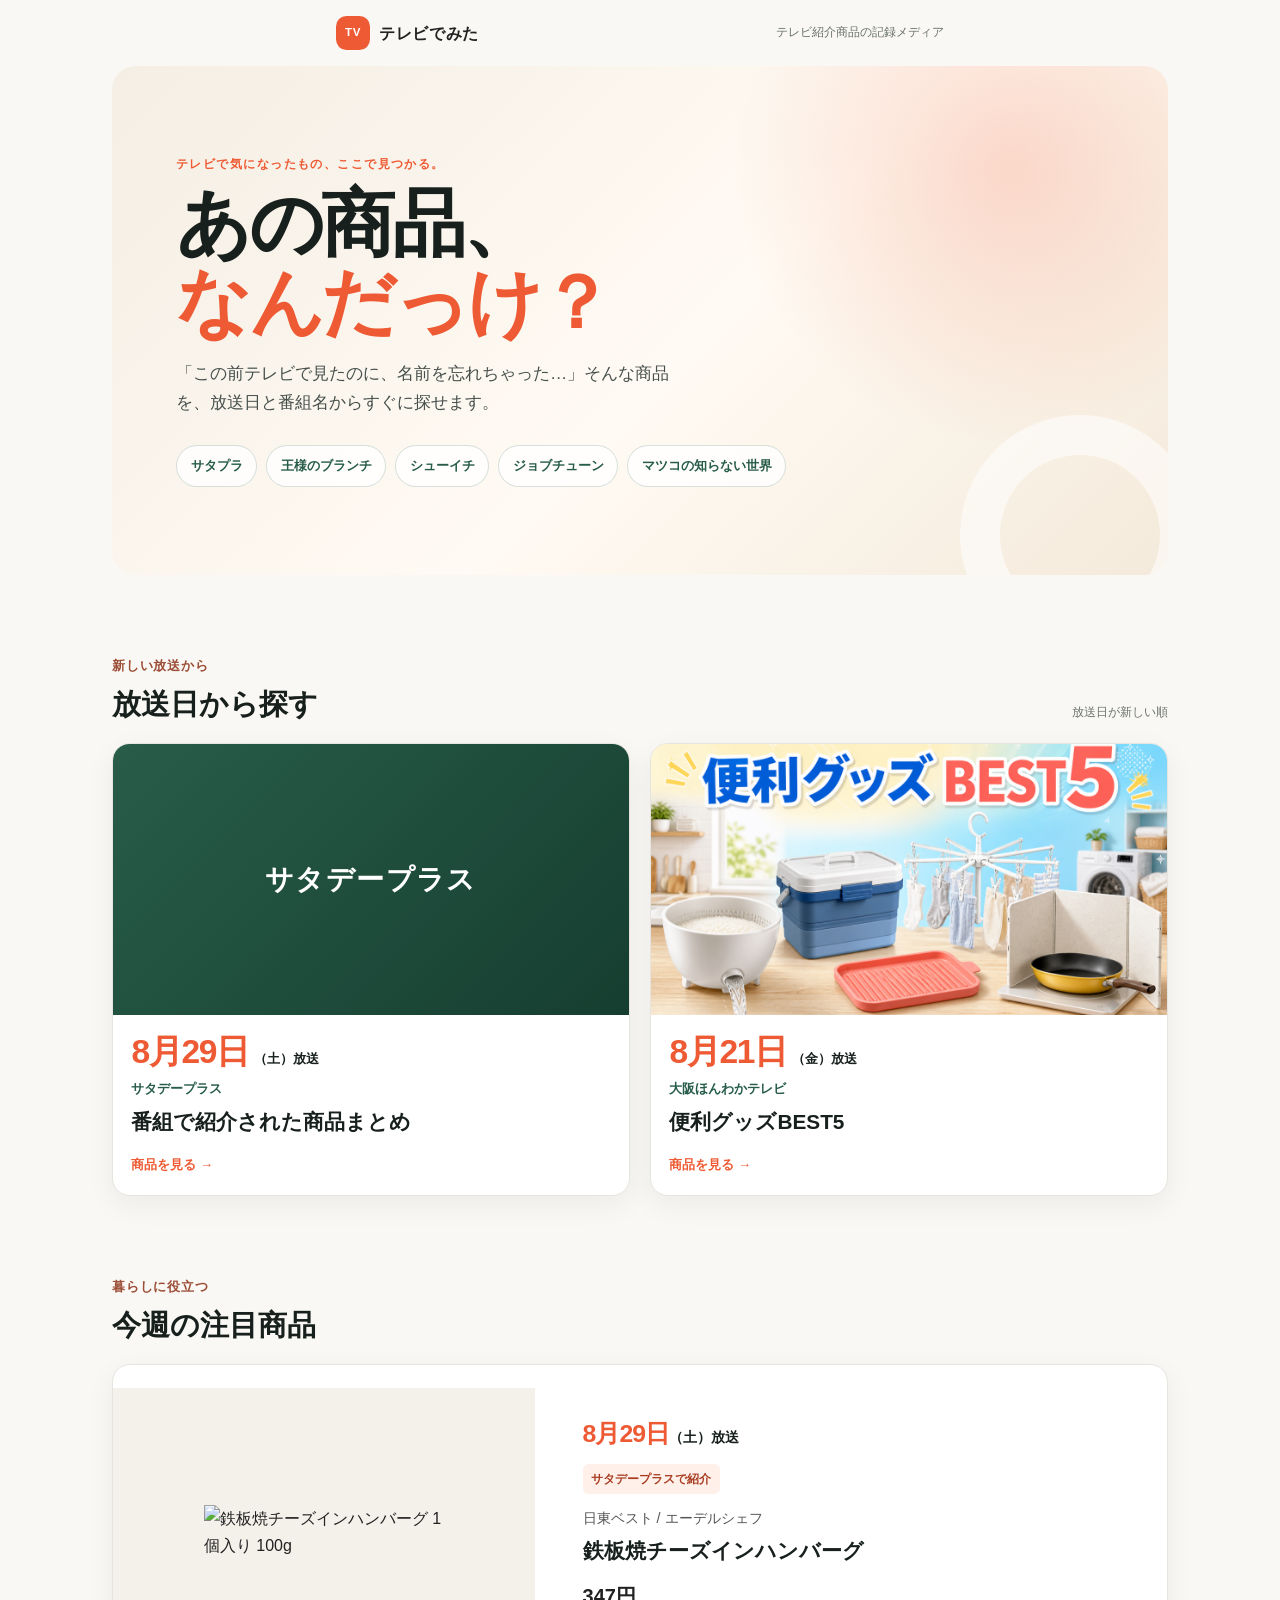
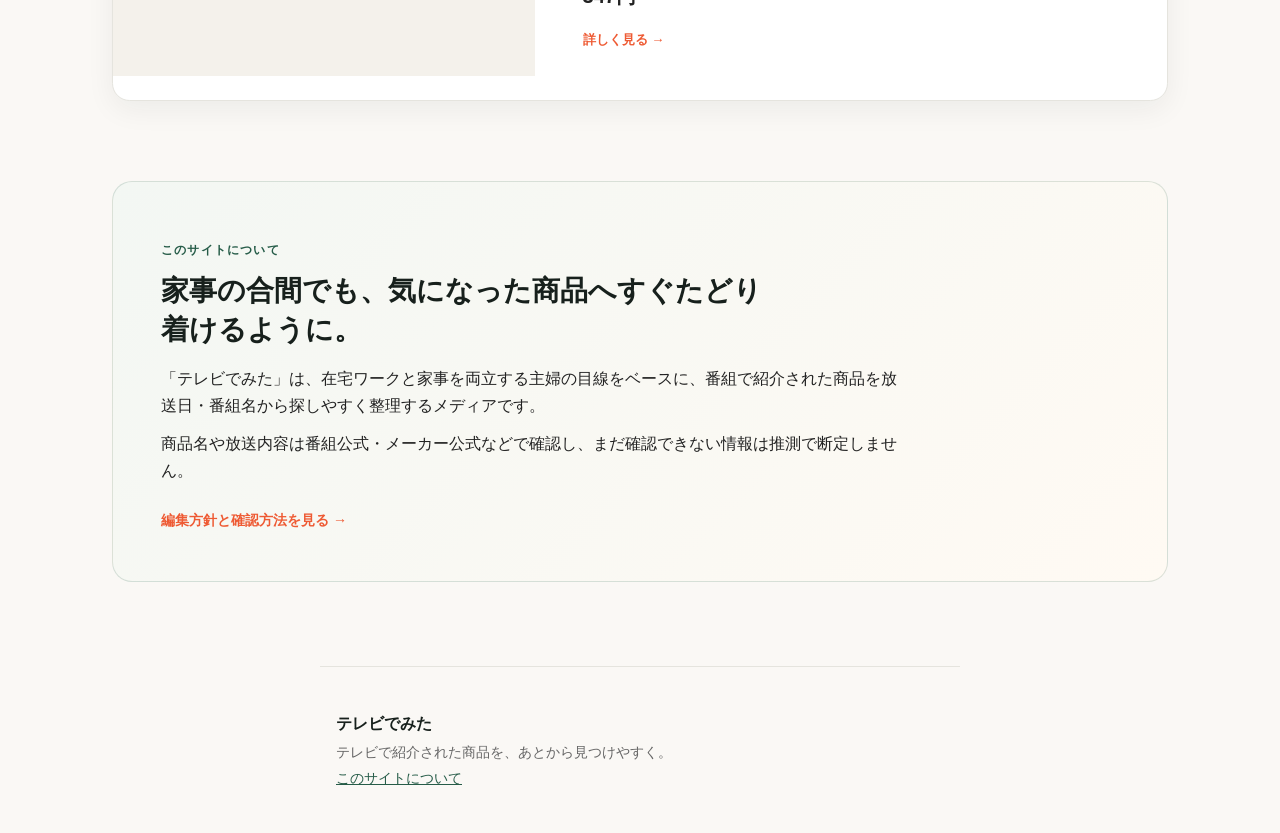
==== site/index.html @ d9d81734 "編集方針と生活者プロフィールを追加" ====
<!DOCTYPE html>
<html lang="ja">
<head>
  <!-- Google tag (gtag.js) -->
  <script async src="https://www.googletagmanager.com/gtag/js?id=G-YC6J6RL22P"></script>
  <script>
    window.dataLayer = window.dataLayer || [];
    function gtag(){dataLayer.push(arguments);}
    gtag('js', new Date());

    gtag('config', 'G-YC6J6RL22P');
  </script>
  <meta charset="utf-8">
  <meta name="viewport" content="width=device-width, initial-scale=1">
  <title>テレビでみた｜サタプラなどテレビで紹介された商品をすぐ探せる</title>
  <meta name="description" content="シューイチ、サタデープラス（サタプラ）など、テレビ番組で紹介された商品を放送日・番組名から探せます。">
  <link rel="canonical" href="https://tv-mita.jp/">
  <link rel="stylesheet" href="styles.css">
</head>
<body>
  <header class="site-header">
    <div class="header-inner">
      <p class="brand"><a href="./"><span class="brand-mark">TV</span>テレビでみた</a></p>
      <p class="header-note">テレビ紹介商品の記録メディア</p>
    </div>
  </header>
  <main class="home-main">
    <section class="home-hero" aria-labelledby="home-title">
      <p class="hero-kicker">テレビで気になったもの、ここで見つかる。</p>
      <h1 id="home-title">あの商品、<br><span>なんだっけ？</span></h1>
      <p class="lead">「この前テレビで見たのに、名前を忘れちゃった…」そんな商品を、放送日と番組名からすぐに探せます。</p>
      <nav class="program-nav" aria-label="番組から探す">
        <a href="./satapla/">サタプラ</a>
        <a href="./brunch/">王様のブランチ</a>
        <a href="./shoichi/">シューイチ</a>
        <a href="./jobtune/">ジョブチューン</a>
        <a href="./matsuko/">マツコの知らない世界</a>
      </nav>
    </section>

    <section class="home-section" aria-labelledby="latest-heading">
      <div class="section-heading">
        <div>
          <p class="section-kicker">新しい放送から</p>
          <h2 id="latest-heading">放送日から探す</h2>
        </div>
        <p>放送日が新しい順</p>
      </div>
      <div class="home-grid">
        <article class="home-card home-card--text">
          <a href="./2026-08-29/">
            <div class="home-card-placeholder" aria-hidden="true"><span>サタデープラス</span></div>
            <div class="home-card-body">
              <p class="broadcast-date"><time datetime="2026-08-29"><strong>8月29日</strong><span>（土）放送</span></time></p>
              <p class="home-card-program">サタデープラス</p>
              <h3>番組で紹介された商品まとめ</h3>
              <p class="home-card-link">商品を見る <span aria-hidden="true">→</span></p>
            </div>
          </a>
        </article>
        <article class="home-card">
          <a href="./2026-08-21/osaka-honwaka-benri-goods/">
            <img src="./og/2026-08-21-osaka-honwaka-benri-goods.png" width="1200" height="630" alt="大阪ほんわかテレビで紹介された便利グッズBEST5">
            <div class="home-card-body">
              <p class="broadcast-date"><time datetime="2026-08-21"><strong>8月21日</strong><span>（金）放送</span></time></p>
              <p class="home-card-program">大阪ほんわかテレビ</p>
              <h3>便利グッズBEST5</h3>
              <p class="home-card-link">商品を見る <span aria-hidden="true">→</span></p>
            </div>
          </a>
        </article>
      </div>
    </section>

    <section class="home-section" aria-labelledby="products-heading">
      <div class="section-heading">
        <div>
          <p class="section-kicker">暮らしに役立つ</p>
          <h2 id="products-heading">今週の注目商品</h2>
        </div>
      </div>
      <article class="product-card">
        <a href="./p/">
          <div class="product-card-image"><img src="https://shop.r10s.jp/smilespoon/cabinet/09/7187909_1.jpg" alt="鉄板焼チーズインハンバーグ 1個入り 100g"></div>
          <div class="product-card-body">
            <p class="product-broadcast-date"><strong>8月29日</strong>（土）放送</p>
            <p class="product-card-program">サタデープラスで紹介</p>
            <p class="brand-name">日東ベスト / エーデルシェフ</p>
            <h3>鉄板焼チーズインハンバーグ</h3>
            <p class="product-card-price">347円</p>
            <p class="home-card-link">詳しく見る <span aria-hidden="true">→</span></p>
          </div>
        </a>
      </article>
    </section>

    <section class="editorial-profile" aria-labelledby="profile-heading">
      <p class="profile-label">このサイトについて</p>
      <h2 id="profile-heading">家事の合間でも、気になった商品へすぐたどり着けるように。</h2>
      <p>「テレビでみた」は、在宅ワークと家事を両立する主婦の目線をベースに、番組で紹介された商品を放送日・番組名から探しやすく整理するメディアです。</p>
      <p>商品名や放送内容は番組公式・メーカー公式などで確認し、まだ確認できない情報は推測で断定しません。</p>
      <a class="profile-link" href="./about/">編集方針と確認方法を見る <span aria-hidden="true">→</span></a>
    </section>
  </main>
  <footer class="site-footer">
    <p class="footer-brand">テレビでみた</p>
    <p>テレビで紹介された商品を、あとから見つけやすく。</p>
    <p><a href="./about/">このサイトについて</a></p>
  </footer>
</body>
</html>
---- site/styles.css ----
*,
*::before,
*::after {
  box-sizing: border-box;
}

body {
  margin: 0;
  font-family: "Hiragino Sans", "Hiragino Kaku Gothic ProN", "Noto Sans JP", Meiryo, sans-serif;
  line-height: 1.7;
  color: #222;
  background: #faf8f5;
}

:root {
  --ink: #17201c;
  --muted: #68716c;
  --line: #e5e4de;
  --paper: #fff;
  --accent: #ee5a33;
  --accent-soft: #fff0e9;
  --green: #265c48;
}

.site-header,
main,
.site-footer {
  max-width: 40rem;
  margin: 0 auto;
  padding: 1.25rem 1rem;
}

.brand {
  margin: 0;
  font-weight: 700;
  letter-spacing: 0.04em;
}

.brand a {
  color: inherit;
  text-decoration: none;
}

h1 {
  font-size: 1.5rem;
  line-height: 1.4;
  margin: 0 0 1rem;
}

.lead {
  margin: 0;
}

.template-note {
  margin: 0 0 1.25rem;
  padding: 0.6rem 0.75rem;
  background: #eeeae3;
  font-size: 0.9rem;
}

.eyebrow,
.ad-note {
  font-size: 0.85rem;
}

.item-image {
  margin: 0 0 1rem;
}

.item-image img,
.item-card img {
  display: block;
  max-width: 140px;
  width: 140px;
  height: 140px;
  object-fit: cover;
}

.item-image.hero-image img {
  width: 100%;
  max-width: 100%;
  height: auto;
  aspect-ratio: 1200 / 630;
  object-fit: cover;
}

.sources {
  margin-top: 2rem;
  padding-top: 1.5rem;
  border-top: 1px solid #e4dfd6;
}

.sources h2 {
  font-size: 1.15rem;
}

.sources a {
  color: inherit;
}

/* Corner/list cards that use the 1200×630 OG thumb (not the 140px product crop) */
.item-card.og-card img {
  width: 100%;
  max-width: 100%;
  height: auto;
  aspect-ratio: 1200 / 630;
  object-fit: cover;
}

/* /p/ conversion page keeps a larger product image */
.item:has(h1) .item-image img {
  width: 100%;
  max-width: 100%;
  height: auto;
  object-fit: unset;
}

.brand-name {
  margin: 0;
  font-size: 0.9rem;
  color: #555;
}

.item-card {
  margin: 1.5rem 0 0;
}

.item-card > a {
  display: block;
  color: inherit;
  text-decoration: none;
}

.item-card h2 {
  font-size: 1.2rem;
  line-height: 1.4;
  margin: 0.25rem 0 0.5rem;
}

.item + .item {
  margin-top: 1.75rem;
  padding-top: 1.5rem;
  border-top: 1px solid #e4dfd6;
}

.item h2 {
  font-size: 1.15rem;
  line-height: 1.4;
  margin: 0.25rem 0 0.75rem;
}

.pack,
.more {
  margin: 0 0 0.75rem;
  font-size: 0.9rem;
}

.more a {
  color: inherit;
}

.cta-wrap {
  margin: 0;
}

.cta {
  display: block;
  width: 100%;
  min-height: 44px;
  padding: 0.6rem 1.1rem;
  background: #1a1a1a;
  color: #fff;
  text-align: center;
  text-decoration: none;
}

.site-footer {
  color: #666;
  font-size: 0.85rem;
}

/* Home */
.site-header {
  padding-top: 1rem;
  padding-bottom: 1rem;
}

.header-inner {
  display: flex;
  align-items: center;
  justify-content: space-between;
  gap: 1rem;
}

.brand a {
  display: inline-flex;
  align-items: center;
  gap: 0.55rem;
}

.brand-mark {
  display: inline-grid;
  width: 2.15rem;
  height: 2.15rem;
  place-items: center;
  border-radius: 0.65rem;
  background: var(--accent);
  color: #fff;
  font-size: 0.72rem;
  font-weight: 800;
  letter-spacing: 0.08em;
}

.header-note {
  margin: 0;
  color: var(--muted);
  font-size: 0.72rem;
}

.home-main {
  max-width: 68rem;
  padding-top: 0;
}

.home-hero {
  position: relative;
  overflow: hidden;
  padding: clamp(2.5rem, 8vw, 5.5rem) clamp(1.25rem, 5vw, 4.5rem);
  border-radius: 1.5rem;
  background:
    radial-gradient(circle at 85% 20%, rgba(238, 90, 51, 0.2), transparent 28%),
    linear-gradient(135deg, #f4eee4 0%, #fffaf3 55%, #f4eadb 100%);
}

.home-hero::after {
  position: absolute;
  right: -2rem;
  bottom: -5rem;
  width: 15rem;
  height: 15rem;
  border: 2.5rem solid rgba(255, 255, 255, 0.55);
  border-radius: 50%;
  content: "";
}

.hero-kicker,
.section-kicker {
  margin: 0 0 0.55rem;
  color: var(--accent);
  font-size: 0.75rem;
  font-weight: 800;
  letter-spacing: 0.12em;
}

.section-kicker {
  color: #9b4d36;
  font-size: 0.8rem;
  letter-spacing: 0.06em;
}

.home-hero h1 {
  position: relative;
  z-index: 1;
  max-width: 10em;
  margin: 0 0 1rem;
  color: var(--ink);
  font-size: clamp(2.25rem, 7vw, 4.6rem);
  line-height: 1.08;
  letter-spacing: -0.045em;
}

.home-hero h1 span {
  color: var(--accent);
}

.home-hero .lead {
  position: relative;
  z-index: 1;
  max-width: 32rem;
  color: #46504b;
  font-size: clamp(0.95rem, 2vw, 1.08rem);
}

.program-nav {
  position: relative;
  z-index: 1;
  display: flex;
  flex-wrap: wrap;
  gap: 0.55rem;
  margin-top: 1.75rem;
}

.program-nav a {
  padding: 0.55rem 0.85rem;
  border: 1px solid rgba(38, 92, 72, 0.18);
  border-radius: 999px;
  background: rgba(255, 255, 255, 0.8);
  color: var(--green);
  font-size: 0.82rem;
  font-weight: 700;
  text-decoration: none;
}

.home-section {
  margin-top: clamp(2.75rem, 7vw, 5rem);
}

.section-heading {
  display: flex;
  align-items: end;
  justify-content: space-between;
  gap: 1rem;
  margin-bottom: 1.25rem;
}

.section-heading h2 {
  margin: 0;
  color: var(--ink);
  font-size: clamp(1.35rem, 3vw, 1.8rem);
  line-height: 1.3;
}

.section-heading > p {
  margin: 0;
  color: var(--muted);
  font-size: 0.78rem;
}

.home-grid {
  display: grid;
  grid-template-columns: repeat(2, minmax(0, 1fr));
  gap: 1.25rem;
}

.home-card,
.product-card {
  overflow: hidden;
  border: 1px solid var(--line);
  border-radius: 1.1rem;
  background: var(--paper);
  box-shadow: 0 0.55rem 1.8rem rgba(23, 32, 28, 0.06);
}

.home-card a,
.product-card a {
  color: inherit;
  text-decoration: none;
}

.home-card > a {
  display: block;
  height: 100%;
}

.home-card img,
.home-card-placeholder {
  display: block;
  width: 100%;
  max-width: none;
  height: auto;
  aspect-ratio: 1200 / 630;
  object-fit: cover;
}

.home-card-placeholder {
  display: grid;
  place-items: center;
  background: linear-gradient(135deg, #285d49, #163e30);
}

.home-card-placeholder span {
  color: #fff;
  font-size: clamp(1.1rem, 3vw, 1.75rem);
  font-weight: 800;
  letter-spacing: 0.05em;
}

.home-card-body {
  padding: 1.1rem 1.15rem 1.2rem;
}

.home-card-program {
  margin: 0 0 0.45rem;
  color: var(--green);
  font-size: 0.8rem;
  font-weight: 700;
}

.broadcast-date {
  margin: 0 0 0.45rem;
  color: var(--ink);
  line-height: 1.15;
}

.broadcast-date time {
  display: flex;
  align-items: baseline;
  gap: 0.35rem;
}

.broadcast-date strong {
  color: var(--accent);
  font-size: clamp(1.55rem, 4vw, 2.1rem);
  font-weight: 850;
  letter-spacing: -0.04em;
}

.broadcast-date span {
  font-size: 0.82rem;
  font-weight: 700;
}

.home-card h3,
.product-card h3 {
  margin: 0;
  color: var(--ink);
  font-size: clamp(1.05rem, 2.5vw, 1.3rem);
  line-height: 1.45;
}

.home-card-link {
  margin: 1rem 0 0;
  color: var(--accent);
  font-size: 0.82rem;
  font-weight: 800;
}

.product-card a {
  display: grid;
  grid-template-columns: minmax(12rem, 0.8fr) minmax(0, 1.2fr);
  align-items: center;
}

.product-card-image {
  display: grid;
  min-height: 18rem;
  padding: 2rem;
  place-items: center;
  background: #f4f1eb;
}

.product-card-image img {
  display: block;
  width: 100%;
  max-width: 15rem;
  height: auto;
  max-height: 15rem;
  object-fit: contain;
}

.product-card-body {
  padding: clamp(1.5rem, 5vw, 3rem);
}

.product-card-program {
  display: inline-block;
  margin: 0 0 0.8rem;
  padding: 0.28rem 0.55rem;
  border-radius: 0.35rem;
  background: var(--accent-soft);
  color: #a93b20;
  font-size: 0.74rem;
  font-weight: 700;
}

.product-broadcast-date {
  margin: 0 0 0.55rem;
  color: var(--ink);
  font-size: 0.85rem;
  font-weight: 700;
}

.product-broadcast-date strong {
  color: var(--accent);
  font-size: 1.55rem;
  letter-spacing: -0.04em;
}

.product-card .brand-name {
  margin-bottom: 0.35rem;
}

.product-card-price {
  margin: 0.8rem 0 0;
  font-size: 1.25rem;
  font-weight: 800;
}

.editorial-profile {
  margin-top: clamp(2.75rem, 7vw, 5rem);
  padding: clamp(1.5rem, 5vw, 3rem);
  border: 1px solid rgba(38, 92, 72, 0.16);
  border-radius: 1.25rem;
  background: linear-gradient(135deg, #f3f7f3, #fffaf3);
}

.profile-label {
  margin: 0 0 0.5rem;
  color: var(--green);
  font-size: 0.75rem;
  font-weight: 800;
  letter-spacing: 0.1em;
}

.editorial-profile h2 {
  max-width: 22em;
  margin: 0 0 1rem;
  color: var(--ink);
  font-size: clamp(1.3rem, 3vw, 1.75rem);
  line-height: 1.4;
}

.editorial-profile p {
  max-width: 46rem;
  margin: 0.65rem 0;
}

.profile-link {
  display: inline-block;
  margin-top: 0.9rem;
  color: var(--accent);
  font-size: 0.88rem;
  font-weight: 800;
  text-decoration: none;
}

.about-main {
  max-width: 52rem;
}

.about-article {
  padding: clamp(1.5rem, 5vw, 3rem);
  border: 1px solid var(--line);
  border-radius: 1.25rem;
  background: var(--paper);
  box-shadow: 0 0.55rem 1.8rem rgba(23, 32, 28, 0.06);
}

.about-article h1 {
  margin-top: 0;
  font-size: clamp(2rem, 6vw, 3.2rem);
  line-height: 1.15;
}

.about-lead {
  color: var(--green);
  font-size: clamp(1.05rem, 2.5vw, 1.25rem);
  font-weight: 700;
}

.about-article section {
  margin-top: 2.25rem;
}

.about-article h2 {
  color: var(--ink);
  font-size: clamp(1.2rem, 3vw, 1.5rem);
}

.about-article li + li {
  margin-top: 0.55rem;
}

.site-footer a {
  color: var(--green);
}

.site-footer {
  margin-top: 4rem;
  padding-top: 2.5rem;
  padding-bottom: 2.5rem;
  border-top: 1px solid var(--line);
}

.site-footer p {
  margin: 0.2rem 0;
}

.footer-brand {
  color: var(--ink);
  font-size: 1rem;
  font-weight: 800;
}

@media (hover: hover) {
  .home-card,
  .product-card,
  .program-nav a {
    transition: transform 160ms ease, box-shadow 160ms ease, border-color 160ms ease;
  }

  .home-card:hover,
  .product-card:hover {
    border-color: rgba(238, 90, 51, 0.35);
    box-shadow: 0 0.8rem 2.2rem rgba(23, 32, 28, 0.1);
    transform: translateY(-3px);
  }

  .program-nav a:hover {
    border-color: var(--green);
    transform: translateY(-1px);
  }
}

@media (max-width: 42rem) {
  .site-header,
  main,
  .site-footer {
    padding-right: 1rem;
    padding-left: 1rem;
  }

  .header-note {
    display: none;
  }

  .home-hero {
    padding: 2.5rem 1.25rem;
    border-radius: 1.15rem;
  }

  .home-hero::after {
    right: -5rem;
    bottom: -7rem;
  }

  .home-grid {
    grid-template-columns: 1fr;
  }

  .product-card a {
    grid-template-columns: 7.5rem minmax(0, 1fr);
    align-items: stretch;
  }

  .product-card-image {
    min-height: 12rem;
    padding: 0.75rem;
  }

  .product-card-body {
    padding: 1.15rem 1rem;
  }

  .product-card-price {
    font-size: 1.05rem;
  }

  .broadcast-date strong {
    font-size: 1.8rem;
  }
}
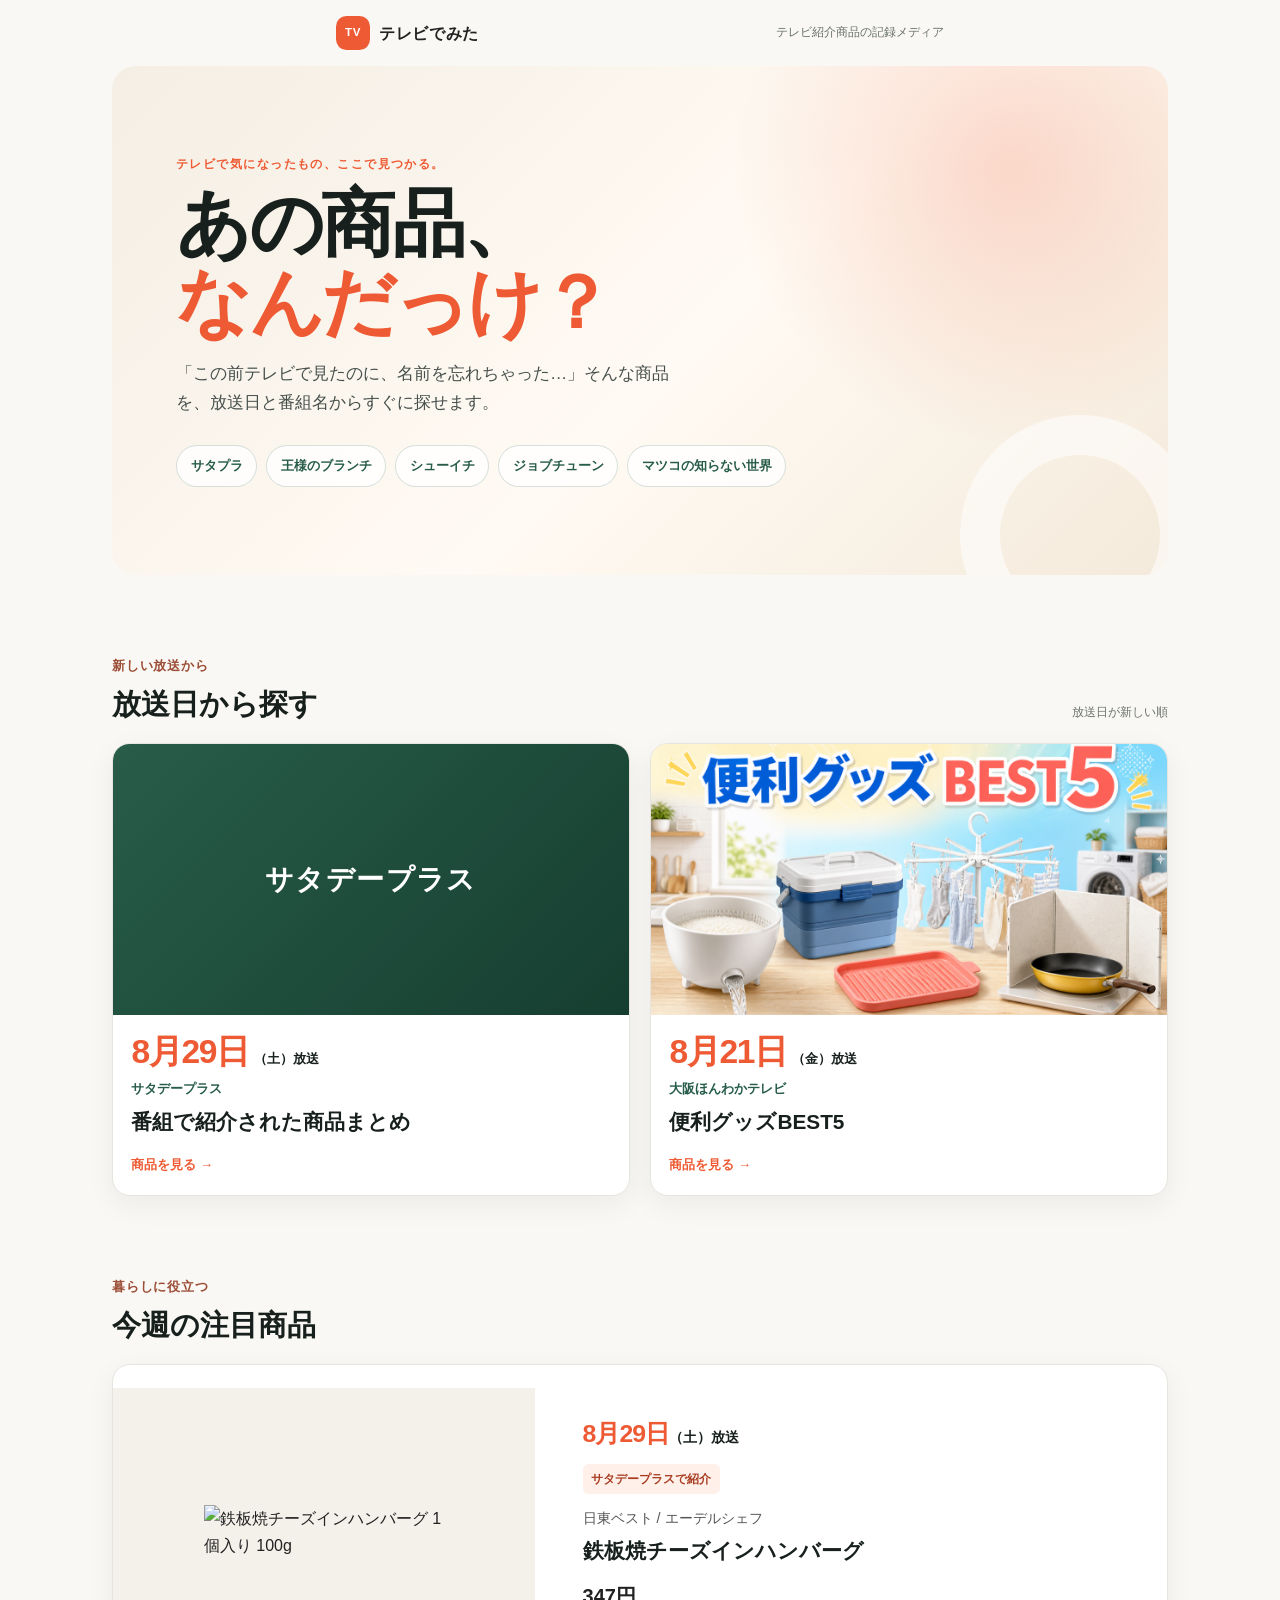
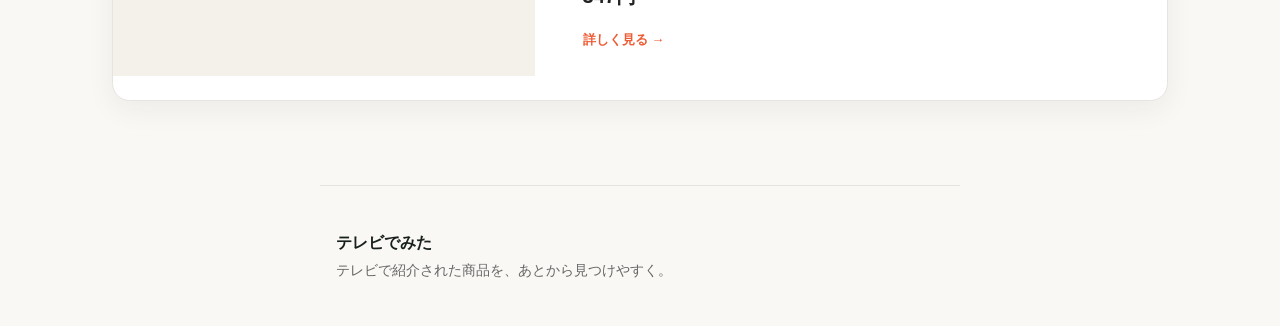
==== commit d6f54ffd: "Revert "編集方針と生活者プロフィールを追加" This reverts commit f368d519a0337a8751ced82b010cb4666b182d3e." ====
--- a/site/index.html
+++ b/site/index.html
@@ -16,6 +16,7 @@
   <meta name="description" content="シューイチ、サタデープラス（サタプラ）など、テレビ番組で紹介された商品を放送日・番組名から探せます。">
   <link rel="canonical" href="https://tv-mita.jp/">
   <link rel="stylesheet" href="styles.css">
+  <script defer src="/analytics.js"></script>
 </head>
 <body>
   <header class="site-header">
@@ -93,19 +94,10 @@
         </a>
       </article>
     </section>
-
-    <section class="editorial-profile" aria-labelledby="profile-heading">
-      <p class="profile-label">このサイトについて</p>
-      <h2 id="profile-heading">家事の合間でも、気になった商品へすぐたどり着けるように。</h2>
-      <p>「テレビでみた」は、在宅ワークと家事を両立する主婦の目線をベースに、番組で紹介された商品を放送日・番組名から探しやすく整理するメディアです。</p>
-      <p>商品名や放送内容は番組公式・メーカー公式などで確認し、まだ確認できない情報は推測で断定しません。</p>
-      <a class="profile-link" href="./about/">編集方針と確認方法を見る <span aria-hidden="true">→</span></a>
-    </section>
   </main>
   <footer class="site-footer">
     <p class="footer-brand">テレビでみた</p>
     <p>テレビで紹介された商品を、あとから見つけやすく。</p>
-    <p><a href="./about/">このサイトについて</a></p>
   </footer>
 </body>
 </html>
--- a/site/styles.css
+++ b/site/styles.css
@@ -486,85 +486,6 @@
   font-weight: 800;
 }
 
-.editorial-profile {
-  margin-top: clamp(2.75rem, 7vw, 5rem);
-  padding: clamp(1.5rem, 5vw, 3rem);
-  border: 1px solid rgba(38, 92, 72, 0.16);
-  border-radius: 1.25rem;
-  background: linear-gradient(135deg, #f3f7f3, #fffaf3);
-}
-
-.profile-label {
-  margin: 0 0 0.5rem;
-  color: var(--green);
-  font-size: 0.75rem;
-  font-weight: 800;
-  letter-spacing: 0.1em;
-}
-
-.editorial-profile h2 {
-  max-width: 22em;
-  margin: 0 0 1rem;
-  color: var(--ink);
-  font-size: clamp(1.3rem, 3vw, 1.75rem);
-  line-height: 1.4;
-}
-
-.editorial-profile p {
-  max-width: 46rem;
-  margin: 0.65rem 0;
-}
-
-.profile-link {
-  display: inline-block;
-  margin-top: 0.9rem;
-  color: var(--accent);
-  font-size: 0.88rem;
-  font-weight: 800;
-  text-decoration: none;
-}
-
-.about-main {
-  max-width: 52rem;
-}
-
-.about-article {
-  padding: clamp(1.5rem, 5vw, 3rem);
-  border: 1px solid var(--line);
-  border-radius: 1.25rem;
-  background: var(--paper);
-  box-shadow: 0 0.55rem 1.8rem rgba(23, 32, 28, 0.06);
-}
-
-.about-article h1 {
-  margin-top: 0;
-  font-size: clamp(2rem, 6vw, 3.2rem);
-  line-height: 1.15;
-}
-
-.about-lead {
-  color: var(--green);
-  font-size: clamp(1.05rem, 2.5vw, 1.25rem);
-  font-weight: 700;
-}
-
-.about-article section {
-  margin-top: 2.25rem;
-}
-
-.about-article h2 {
-  color: var(--ink);
-  font-size: clamp(1.2rem, 3vw, 1.5rem);
-}
-
-.about-article li + li {
-  margin-top: 0.55rem;
-}
-
-.site-footer a {
-  color: var(--green);
-}
-
 .site-footer {
   margin-top: 4rem;
   padding-top: 2.5rem;
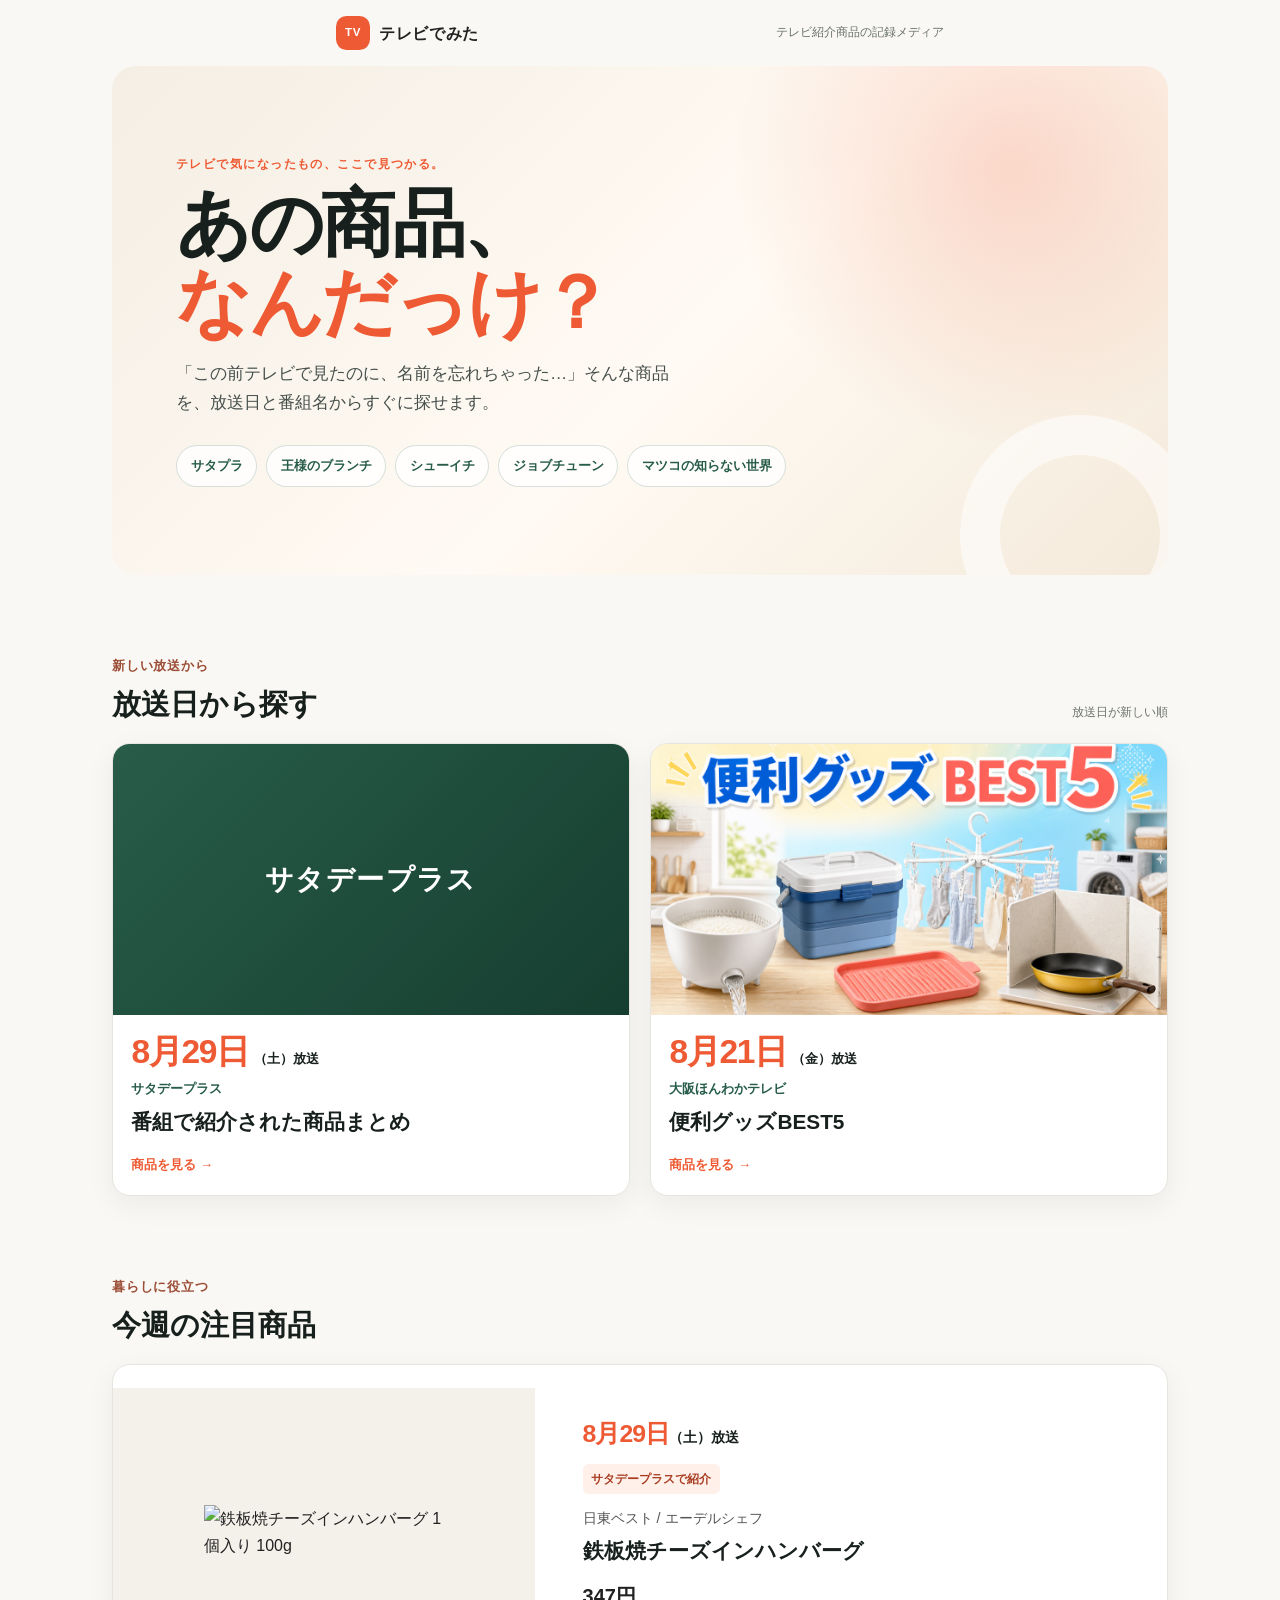
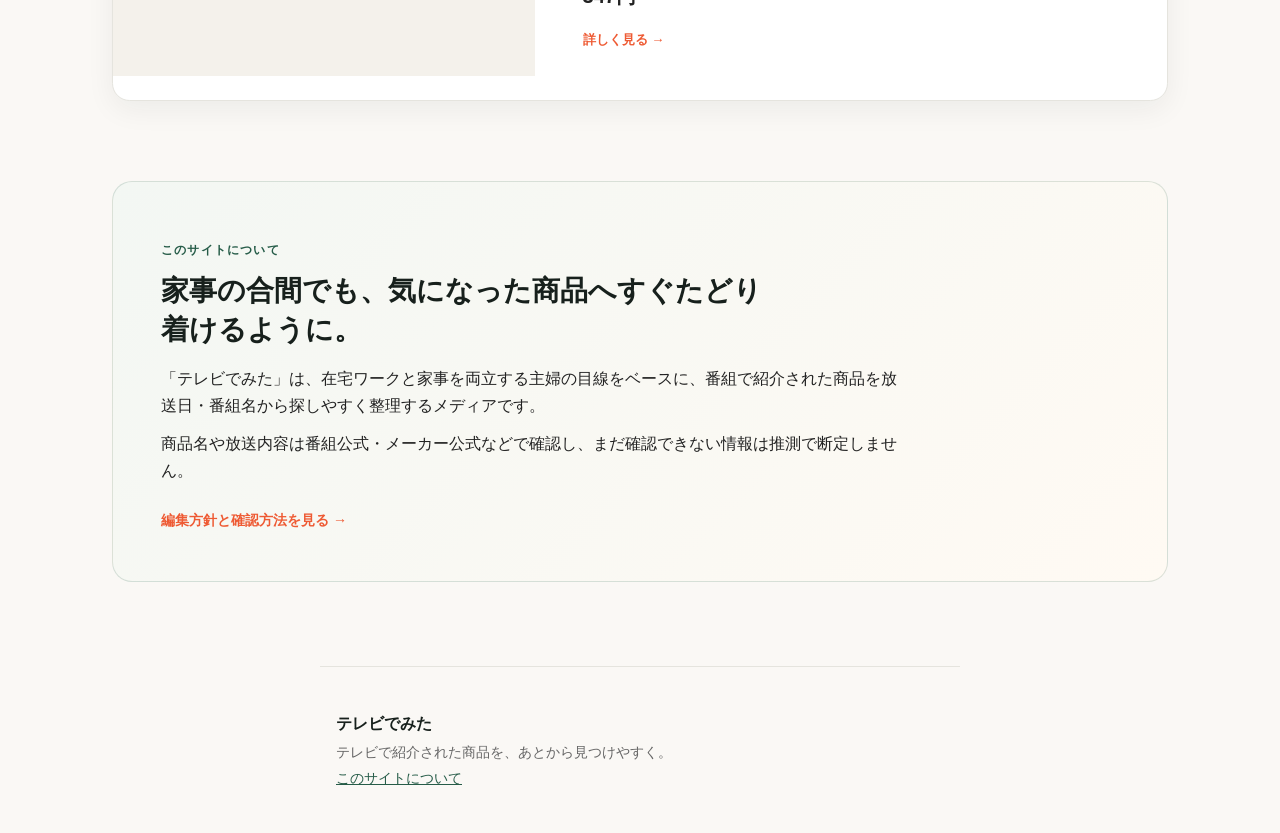
==== commit ac4f1640: "自己紹介と編集方針ページを追加 自己紹介と編集方針ページを追加" ====
--- a/site/index.html
+++ b/site/index.html
@@ -16,7 +16,6 @@
   <meta name="description" content="シューイチ、サタデープラス（サタプラ）など、テレビ番組で紹介された商品を放送日・番組名から探せます。">
   <link rel="canonical" href="https://tv-mita.jp/">
   <link rel="stylesheet" href="styles.css">
-  <script defer src="/analytics.js"></script>
 </head>
 <body>
   <header class="site-header">
@@ -94,10 +93,19 @@
         </a>
       </article>
     </section>
+
+    <section class="editorial-profile" aria-labelledby="profile-heading">
+      <p class="profile-label">このサイトについて</p>
+      <h2 id="profile-heading">家事の合間でも、気になった商品へすぐたどり着けるように。</h2>
+      <p>「テレビでみた」は、在宅ワークと家事を両立する主婦の目線をベースに、番組で紹介された商品を放送日・番組名から探しやすく整理するメディアです。</p>
+      <p>商品名や放送内容は番組公式・メーカー公式などで確認し、まだ確認できない情報は推測で断定しません。</p>
+      <a class="profile-link" href="./about/">編集方針と確認方法を見る <span aria-hidden="true">→</span></a>
+    </section>
   </main>
   <footer class="site-footer">
     <p class="footer-brand">テレビでみた</p>
     <p>テレビで紹介された商品を、あとから見つけやすく。</p>
+    <p><a href="./about/">このサイトについて</a></p>
   </footer>
 </body>
 </html>
--- a/site/styles.css
+++ b/site/styles.css
@@ -486,6 +486,85 @@
   font-weight: 800;
 }
 
+.editorial-profile {
+  margin-top: clamp(2.75rem, 7vw, 5rem);
+  padding: clamp(1.5rem, 5vw, 3rem);
+  border: 1px solid rgba(38, 92, 72, 0.16);
+  border-radius: 1.25rem;
+  background: linear-gradient(135deg, #f3f7f3, #fffaf3);
+}
+
+.profile-label {
+  margin: 0 0 0.5rem;
+  color: var(--green);
+  font-size: 0.75rem;
+  font-weight: 800;
+  letter-spacing: 0.1em;
+}
+
+.editorial-profile h2 {
+  max-width: 22em;
+  margin: 0 0 1rem;
+  color: var(--ink);
+  font-size: clamp(1.3rem, 3vw, 1.75rem);
+  line-height: 1.4;
+}
+
+.editorial-profile p {
+  max-width: 46rem;
+  margin: 0.65rem 0;
+}
+
+.profile-link {
+  display: inline-block;
+  margin-top: 0.9rem;
+  color: var(--accent);
+  font-size: 0.88rem;
+  font-weight: 800;
+  text-decoration: none;
+}
+
+.about-main {
+  max-width: 52rem;
+}
+
+.about-article {
+  padding: clamp(1.5rem, 5vw, 3rem);
+  border: 1px solid var(--line);
+  border-radius: 1.25rem;
+  background: var(--paper);
+  box-shadow: 0 0.55rem 1.8rem rgba(23, 32, 28, 0.06);
+}
+
+.about-article h1 {
+  margin-top: 0;
+  font-size: clamp(2rem, 6vw, 3.2rem);
+  line-height: 1.15;
+}
+
+.about-lead {
+  color: var(--green);
+  font-size: clamp(1.05rem, 2.5vw, 1.25rem);
+  font-weight: 700;
+}
+
+.about-article section {
+  margin-top: 2.25rem;
+}
+
+.about-article h2 {
+  color: var(--ink);
+  font-size: clamp(1.2rem, 3vw, 1.5rem);
+}
+
+.about-article li + li {
+  margin-top: 0.55rem;
+}
+
+.site-footer a {
+  color: var(--green);
+}
+
 .site-footer {
   margin-top: 4rem;
   padding-top: 2.5rem;
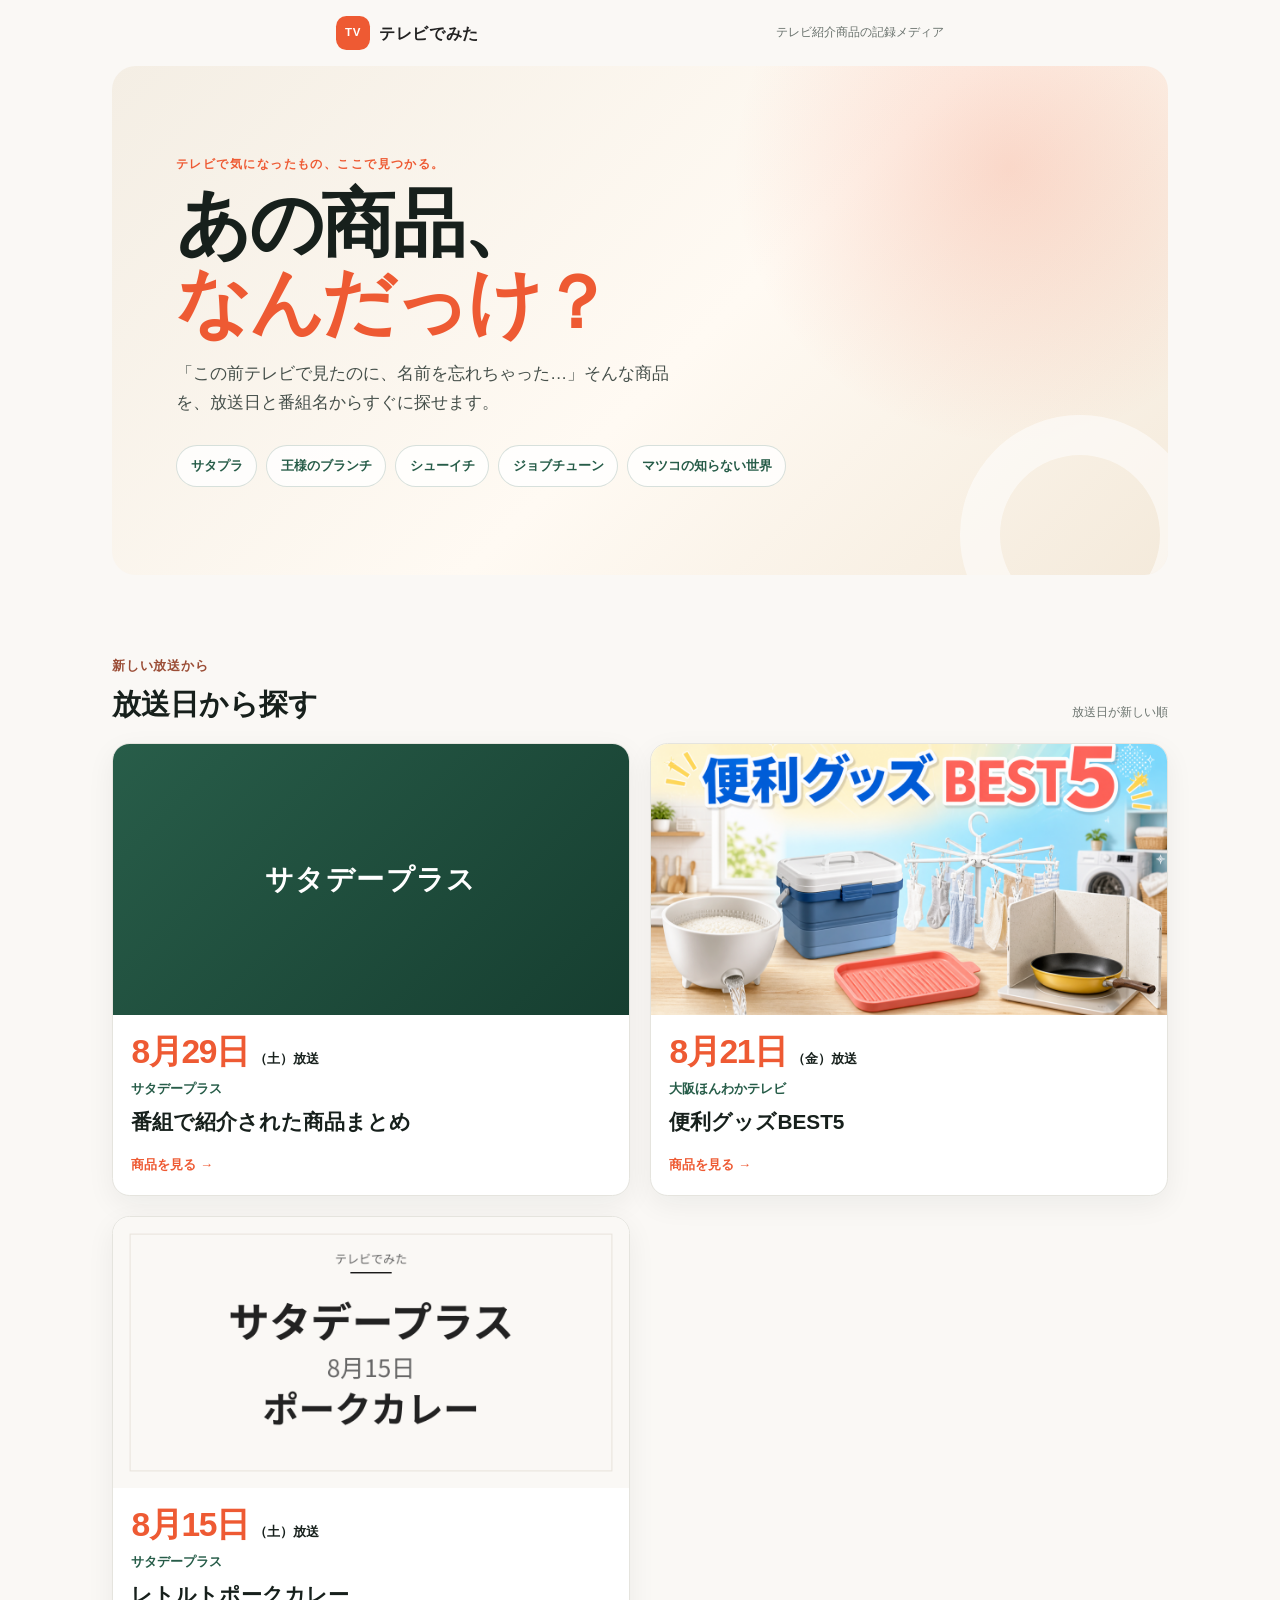
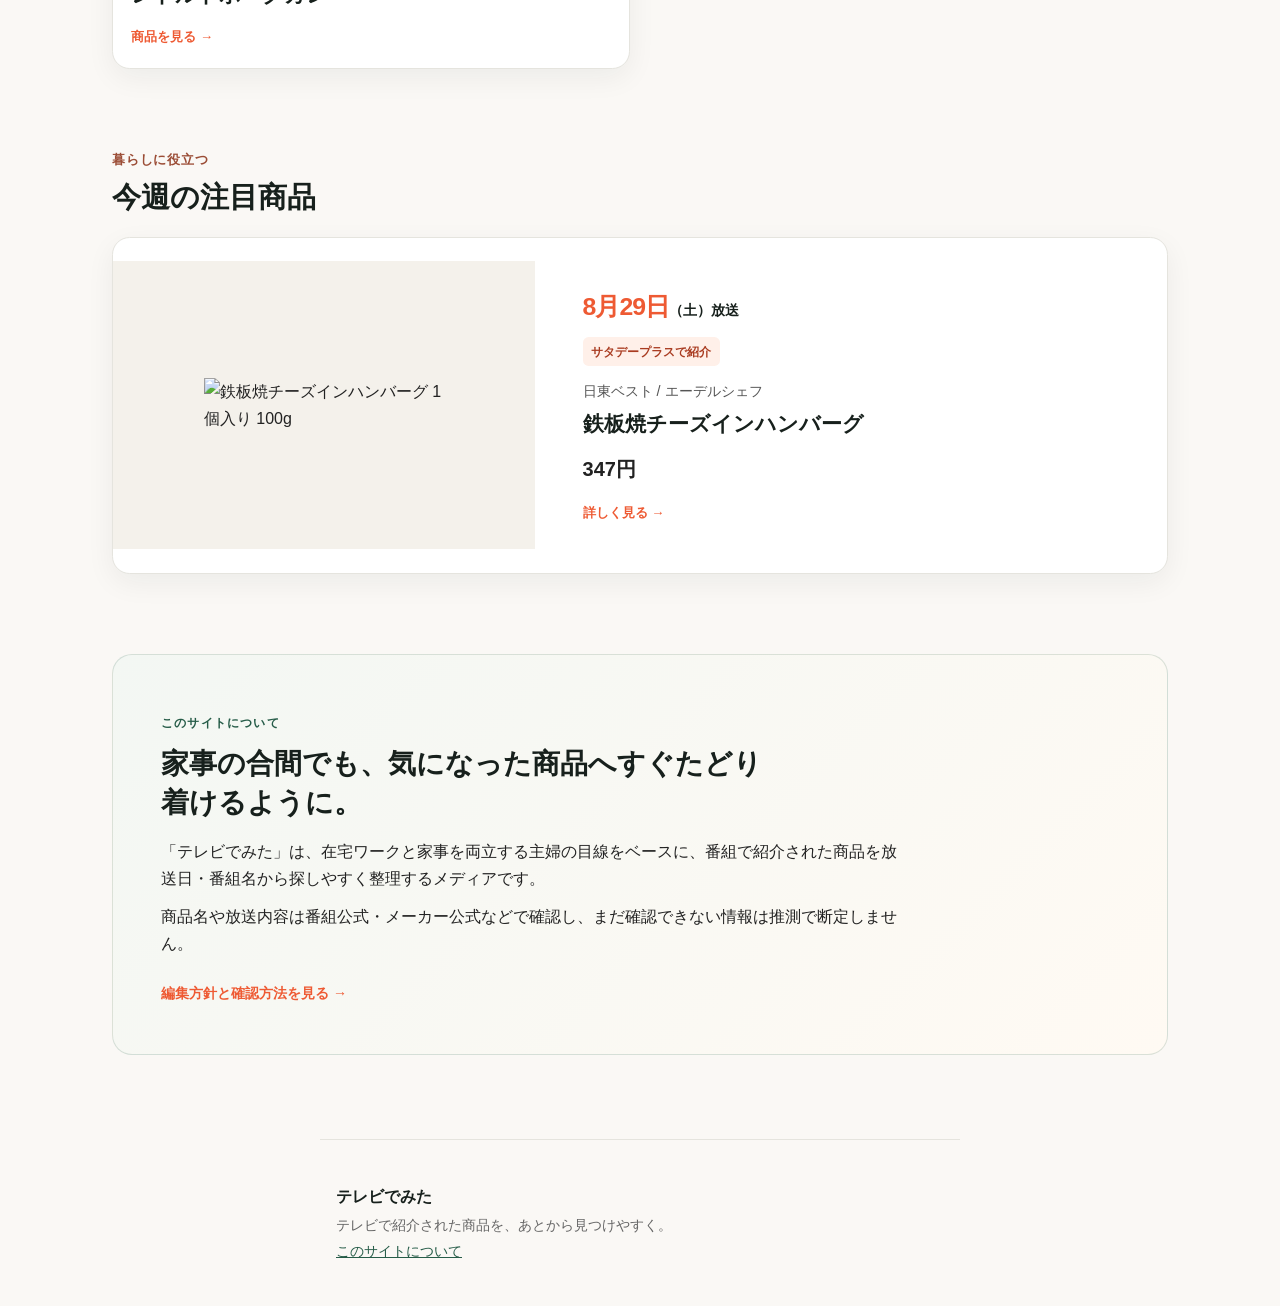
==== commit ccf3f835: "サタプラ8/15レトルトポークカレーのストック記事を追加 task_id: stock-satapla-20260815-pork-curry  Co-authored-by: Cursor Agen" ====
--- a/site/index.html
+++ b/site/index.html
@@ -69,6 +69,17 @@
             </div>
           </a>
         </article>
+        <article class="home-card">
+          <a href="./2026-08-15/">
+            <img src="./og/2026-08-15-pork-curry.png" width="1200" height="630" alt="サタデープラス 8月15日 ポークカレー">
+            <div class="home-card-body">
+              <p class="broadcast-date"><time datetime="2026-08-15"><strong>8月15日</strong><span>（土）放送</span></time></p>
+              <p class="home-card-program">サタデープラス</p>
+              <h3>レトルトポークカレー</h3>
+              <p class="home-card-link">商品を見る <span aria-hidden="true">→</span></p>
+            </div>
+          </a>
+        </article>
       </div>
     </section>
 
--- a/site/styles.css
+++ b/site/styles.css
@@ -650,3 +650,46 @@
     font-size: 1.8rem;
   }
 }
+
+/* Program hubs */
+.program-main { max-width: 68rem; padding-top: 0; }
+.breadcrumbs { display: flex; gap: .5rem; margin: 0 0 .8rem; color: var(--muted); font-size: .75rem; }
+.breadcrumbs a { color: inherit; }
+.program-hero {
+  overflow: hidden;
+  padding: clamp(1.6rem, 5vw, 3.5rem);
+  border-radius: 1.5rem;
+  background: linear-gradient(135deg, #fff1e7, #fffaf4 58%, #e9f4ee);
+  box-shadow: inset 0 0 0 1px rgba(238, 90, 51, .08);
+}
+.program-hero--brunch {
+  background: radial-gradient(circle at 88% 18%, rgba(38, 92, 72, .13), transparent 25%), linear-gradient(135deg, #fff0e5, #fffaf5 58%, #edf6f1);
+}
+.next-date, .next-time, .program-feature, .program-guests, .program-hero-note { margin: 0; }
+.next-date time { display: flex; align-items: baseline; gap: .35rem; }
+.next-date strong { color: var(--accent); font-size: clamp(2.8rem, 9vw, 5rem); line-height: 1; letter-spacing: -.055em; }
+.next-date span { color: var(--ink); font-size: 1rem; font-weight: 800; }
+.next-time { margin-top: .35rem; color: var(--green); font-weight: 800; }
+.program-hero h1 { margin: 1.35rem 0 0; font-size: clamp(1.85rem, 5vw, 3.2rem); letter-spacing: -.035em; }
+.program-feature { display: inline-block; margin-top: .65rem; padding: .32rem .7rem; border-radius: 999px; background: var(--green); color: #fff; font-size: .8rem; font-weight: 800; }
+.program-guests { margin-top: .7rem; color: var(--ink); font-size: clamp(1rem, 2.5vw, 1.25rem); font-weight: 800; }
+.program-hero-note { max-width: 38rem; margin-top: .6rem; color: #59615d; font-size: .85rem; }
+.program-primary-link { display: inline-flex; min-height: 48px; align-items: center; gap: .5rem; margin-top: 1.25rem; padding: .75rem 1rem; border-radius: .7rem; background: var(--accent); color: #fff; font-size: .9rem; font-weight: 800; text-decoration: none; }
+.program-section { margin-top: clamp(2.5rem, 7vw, 4.5rem); }
+.program-section > h2 { margin: 0 0 .9rem; color: var(--ink); font-size: clamp(1.3rem, 3vw, 1.75rem); line-height: 1.4; }
+.program-latest-card { max-width: 40rem; margin-top: 0; }
+.card-summary { margin: .65rem 0 0; color: var(--muted); font-size: .9rem; }
+.program-guide { max-width: 48rem; padding: clamp(1.4rem, 4vw, 2.2rem); border: 1px solid var(--line); border-radius: 1.1rem; background: var(--paper); }
+.program-guide p:not(.section-kicker) { margin: .8rem 0 0; color: #46504b; }
+.program-nav--plain { margin-top: 1rem; }
+.official-source { padding-top: 1.4rem; border-top: 1px solid var(--line); }
+.official-source p { margin: .35rem 0 0; }
+.official-source a { color: var(--green); font-weight: 700; }
+.source-note { color: var(--muted); font-size: .78rem; }
+
+@media (max-width: 42rem) {
+  .program-hero { padding: 1.5rem 1.15rem; border-radius: 1.1rem; }
+  .next-date strong { font-size: 3.25rem; }
+  .program-hero h1 { margin-top: 1rem; }
+  .program-primary-link { width: 100%; justify-content: center; }
+}
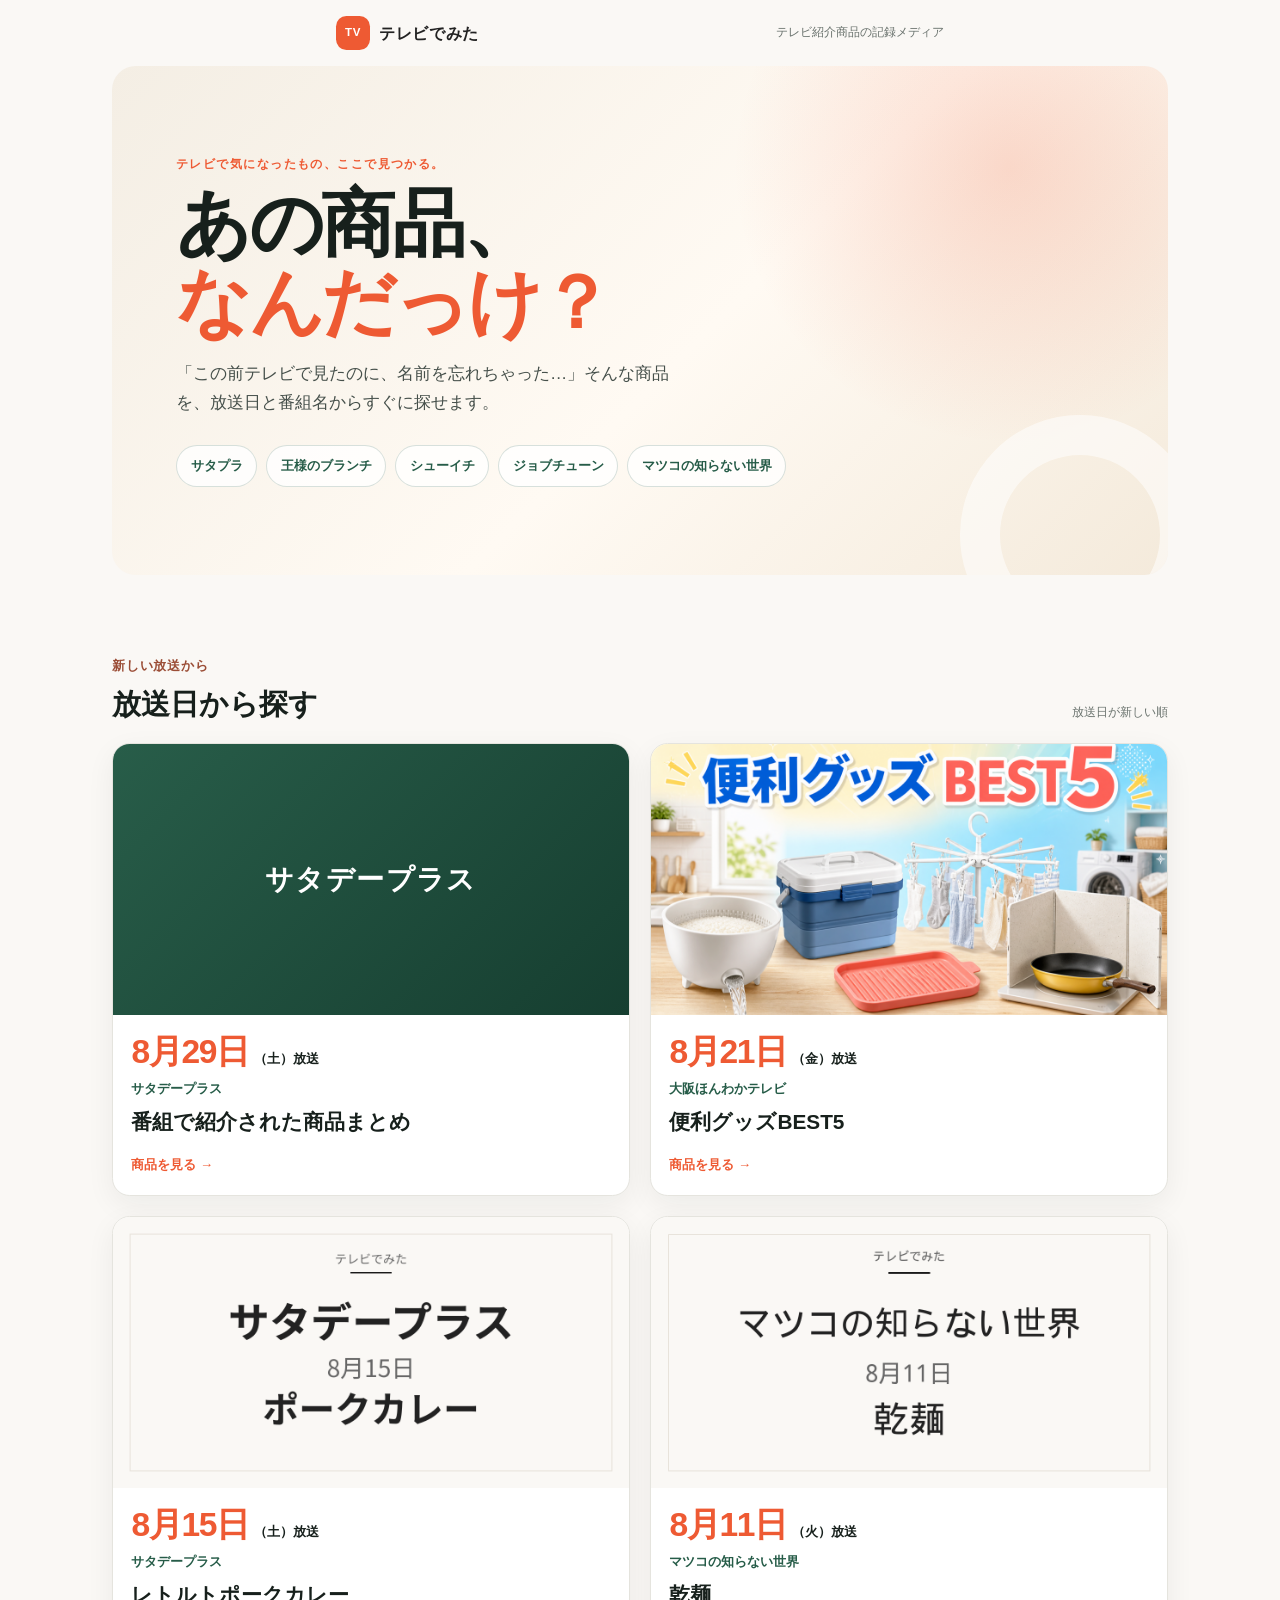
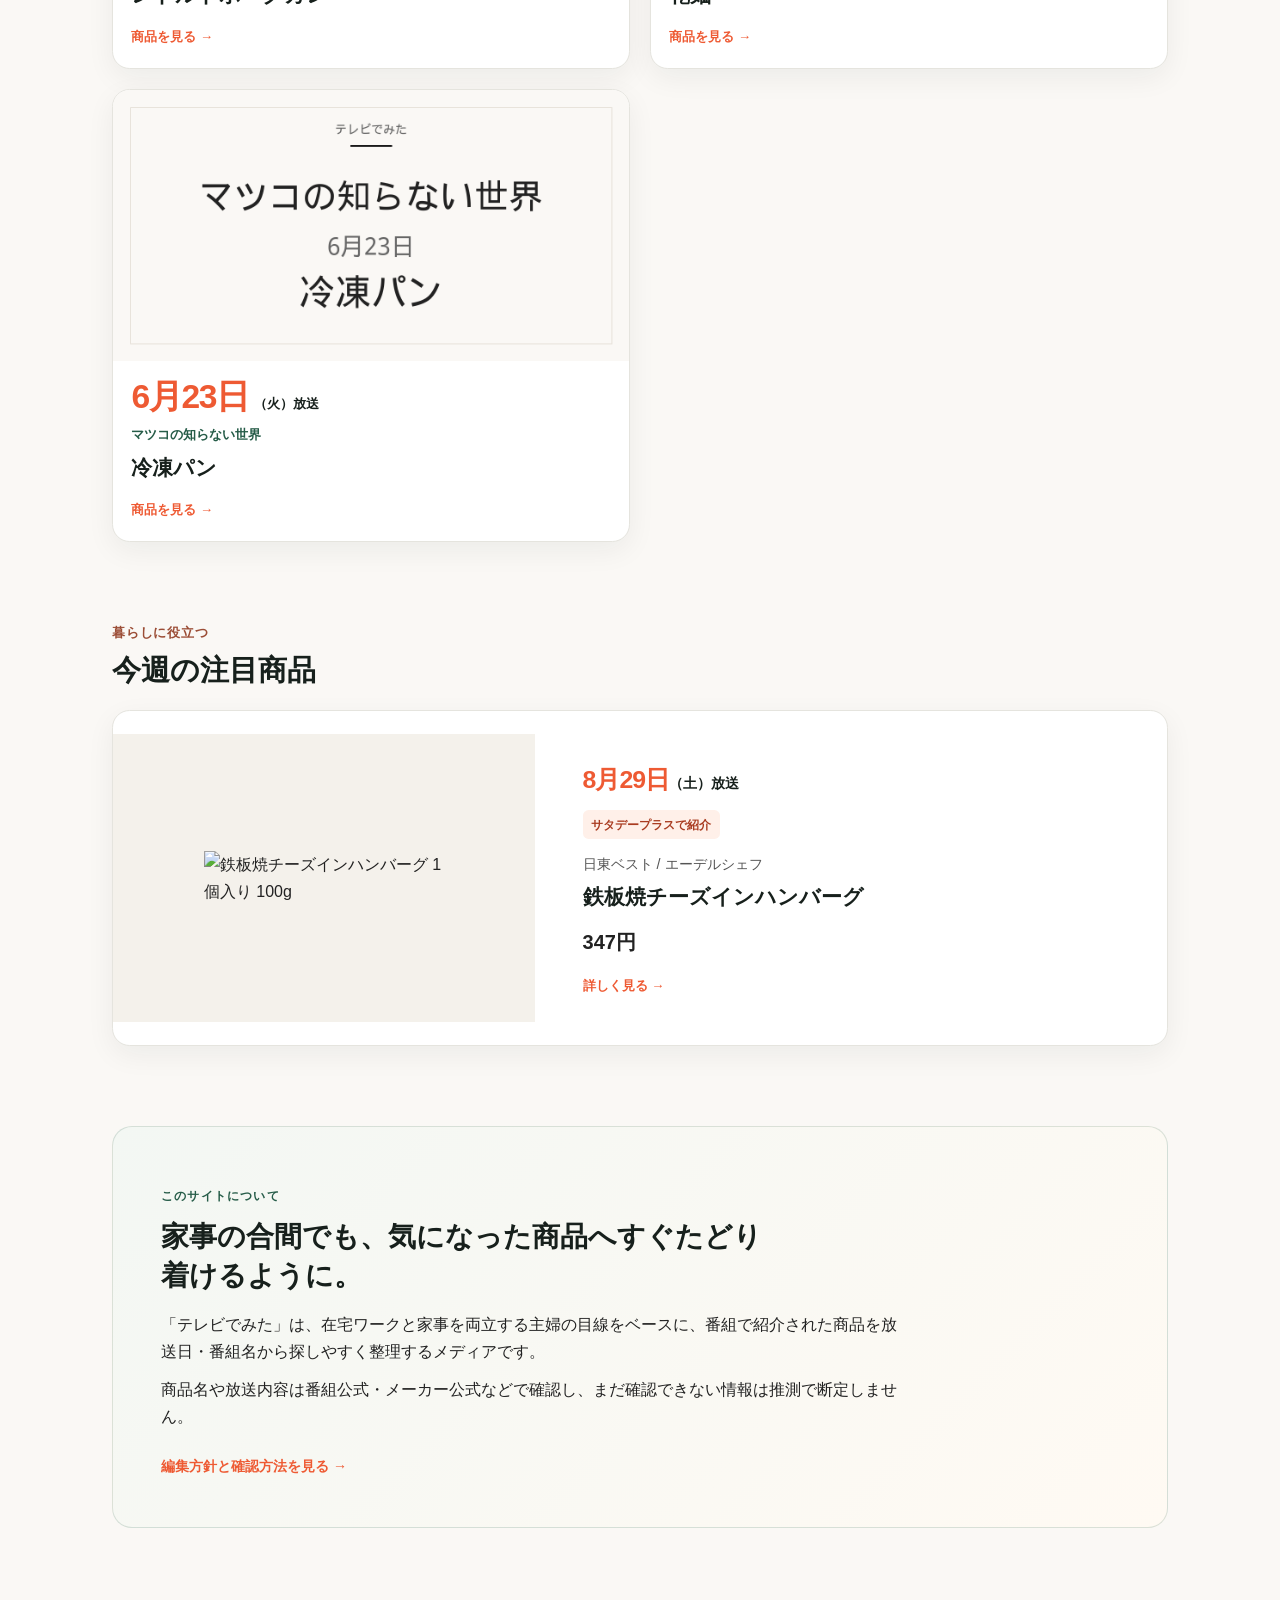
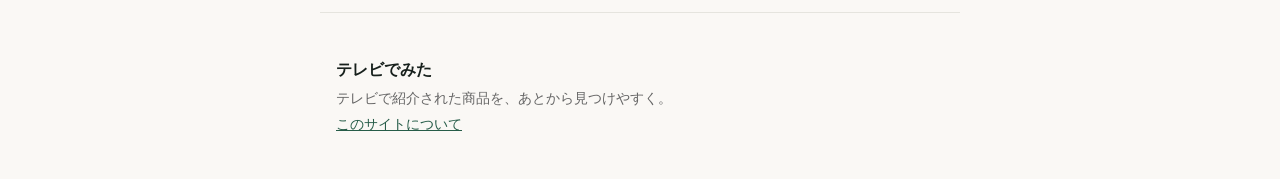
==== commit a3f447b0: "マツコ6/23冷凍パン・8/11乾麺のストック記事を追加 マツコの知らない世界のSEOストック記事を日付URL 2本で追加。/2026-06-23/ 冷凍パンと /2026-08-11/ 乾麺。" ====
--- a/site/index.html
+++ b/site/index.html
@@ -80,6 +80,28 @@
             </div>
           </a>
         </article>
+        <article class="home-card">
+          <a href="./2026-08-11/">
+            <img src="./og/2026-08-11-dried-noodles.png" width="1200" height="630" alt="マツコの知らない世界 8月11日 乾麺">
+            <div class="home-card-body">
+              <p class="broadcast-date"><time datetime="2026-08-11"><strong>8月11日</strong><span>（火）放送</span></time></p>
+              <p class="home-card-program">マツコの知らない世界</p>
+              <h3>乾麺</h3>
+              <p class="home-card-link">商品を見る <span aria-hidden="true">→</span></p>
+            </div>
+          </a>
+        </article>
+        <article class="home-card">
+          <a href="./2026-06-23/">
+            <img src="./og/2026-06-23-frozen-bread.png" width="1200" height="630" alt="マツコの知らない世界 6月23日 冷凍パン">
+            <div class="home-card-body">
+              <p class="broadcast-date"><time datetime="2026-06-23"><strong>6月23日</strong><span>（火）放送</span></time></p>
+              <p class="home-card-program">マツコの知らない世界</p>
+              <h3>冷凍パン</h3>
+              <p class="home-card-link">商品を見る <span aria-hidden="true">→</span></p>
+            </div>
+          </a>
+        </article>
       </div>
     </section>
 
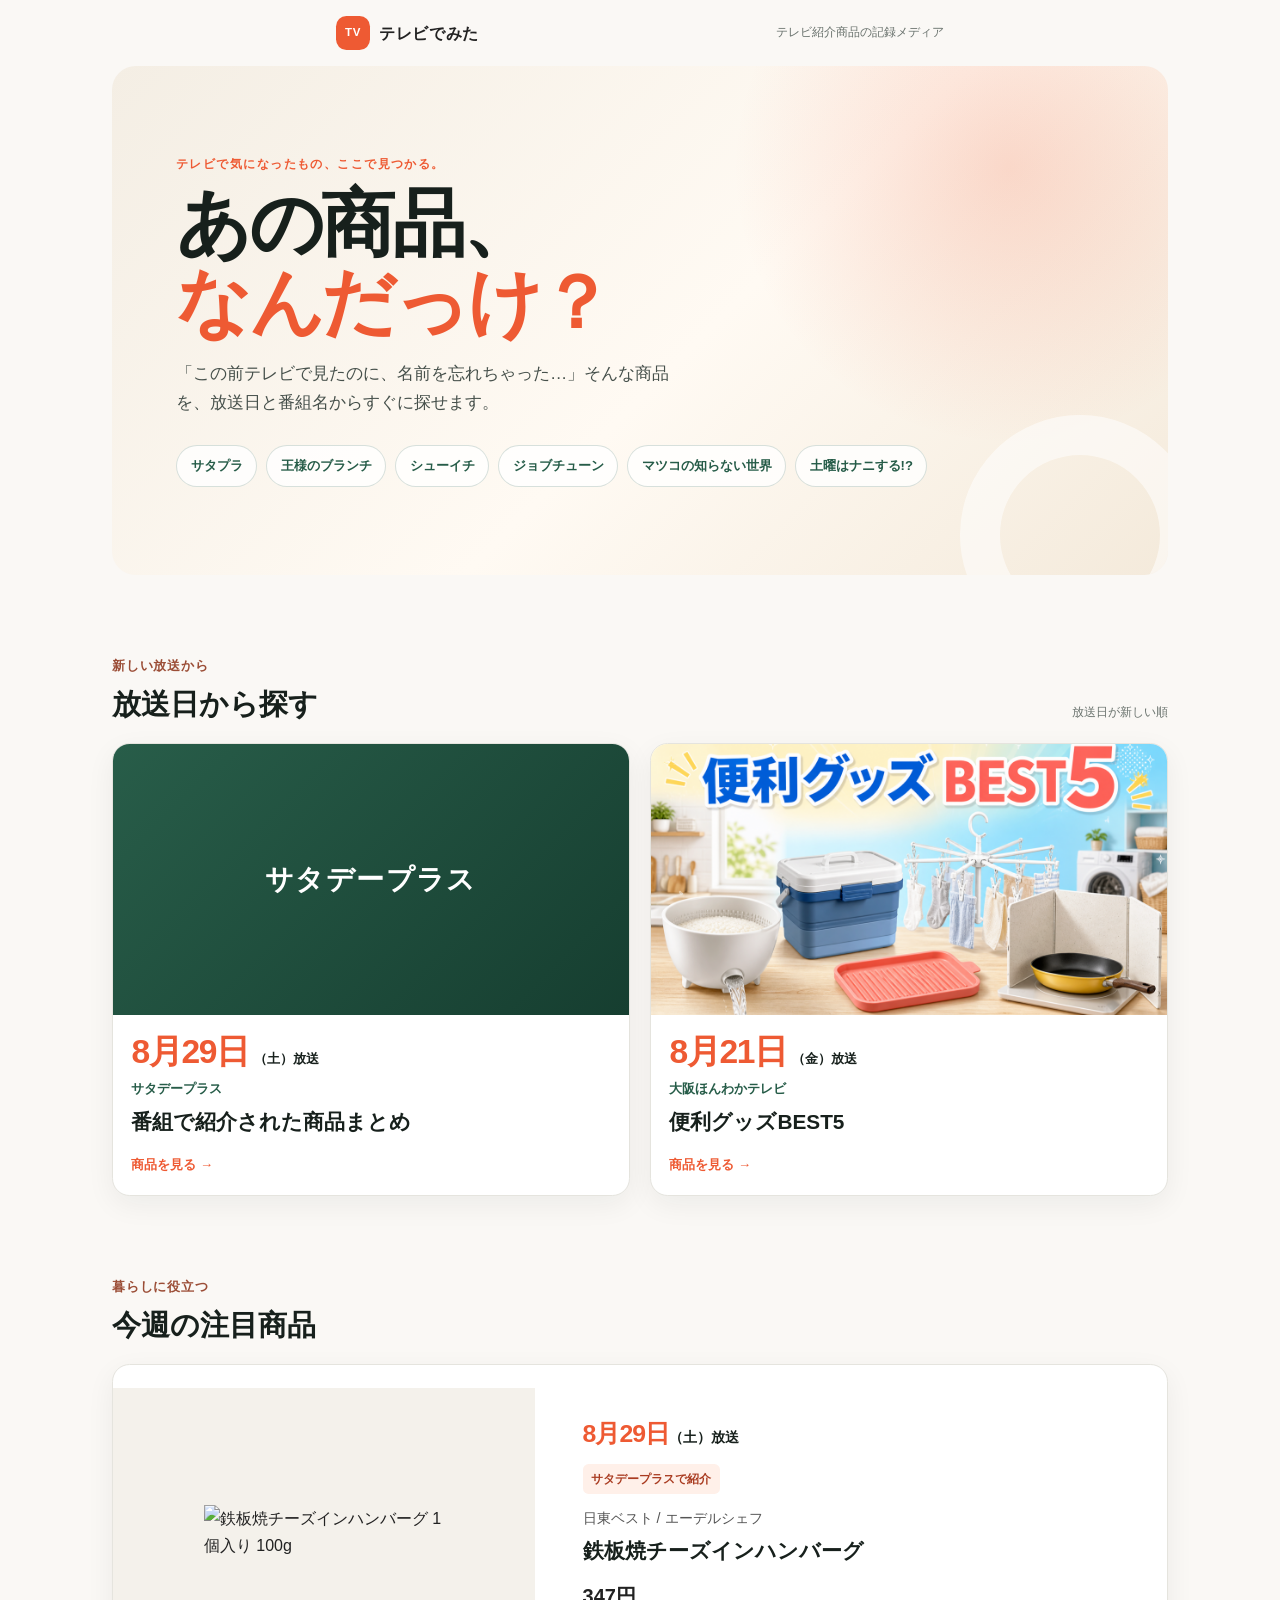
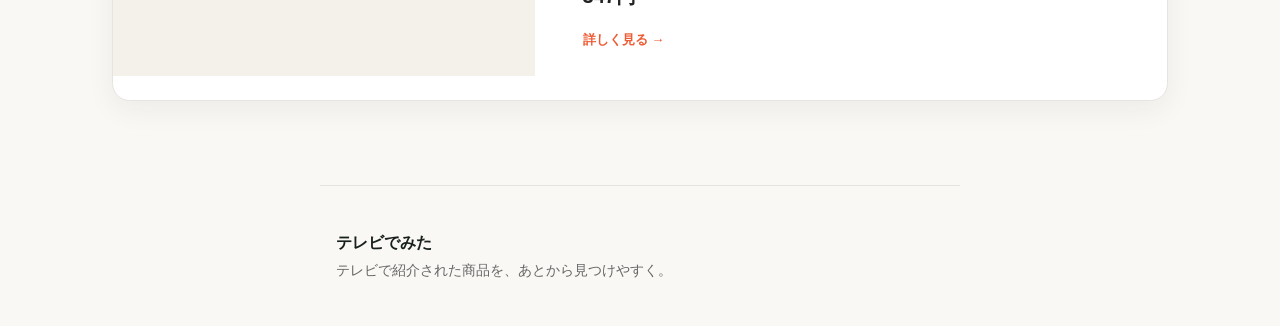
==== commit c4178215: "feat: add 土曜はナニする program page" ====
--- a/site/index.html
+++ b/site/index.html
@@ -16,6 +16,7 @@
   <meta name="description" content="シューイチ、サタデープラス（サタプラ）など、テレビ番組で紹介された商品を放送日・番組名から探せます。">
   <link rel="canonical" href="https://tv-mita.jp/">
   <link rel="stylesheet" href="styles.css">
+  <script defer src="/analytics.js"></script>
 </head>
 <body>
   <header class="site-header">
@@ -35,6 +36,7 @@
         <a href="./shoichi/">シューイチ</a>
         <a href="./jobtune/">ジョブチューン</a>
         <a href="./matsuko/">マツコの知らない世界</a>
+        <a href="./doyounanisuru/">土曜はナニする!?</a>
       </nav>
     </section>
 
@@ -69,39 +71,6 @@
             </div>
           </a>
         </article>
-        <article class="home-card">
-          <a href="./2026-08-15/">
-            <img src="./og/2026-08-15-pork-curry.png" width="1200" height="630" alt="サタデープラス 8月15日 ポークカレー">
-            <div class="home-card-body">
-              <p class="broadcast-date"><time datetime="2026-08-15"><strong>8月15日</strong><span>（土）放送</span></time></p>
-              <p class="home-card-program">サタデープラス</p>
-              <h3>レトルトポークカレー</h3>
-              <p class="home-card-link">商品を見る <span aria-hidden="true">→</span></p>
-            </div>
-          </a>
-        </article>
-        <article class="home-card">
-          <a href="./2026-08-11/">
-            <img src="./og/2026-08-11-dried-noodles.png" width="1200" height="630" alt="マツコの知らない世界 8月11日 乾麺">
-            <div class="home-card-body">
-              <p class="broadcast-date"><time datetime="2026-08-11"><strong>8月11日</strong><span>（火）放送</span></time></p>
-              <p class="home-card-program">マツコの知らない世界</p>
-              <h3>乾麺</h3>
-              <p class="home-card-link">商品を見る <span aria-hidden="true">→</span></p>
-            </div>
-          </a>
-        </article>
-        <article class="home-card">
-          <a href="./2026-06-23/">
-            <img src="./og/2026-06-23-frozen-bread.png" width="1200" height="630" alt="マツコの知らない世界 6月23日 冷凍パン">
-            <div class="home-card-body">
-              <p class="broadcast-date"><time datetime="2026-06-23"><strong>6月23日</strong><span>（火）放送</span></time></p>
-              <p class="home-card-program">マツコの知らない世界</p>
-              <h3>冷凍パン</h3>
-              <p class="home-card-link">商品を見る <span aria-hidden="true">→</span></p>
-            </div>
-          </a>
-        </article>
       </div>
     </section>
 
@@ -126,19 +95,10 @@
         </a>
       </article>
     </section>
-
-    <section class="editorial-profile" aria-labelledby="profile-heading">
-      <p class="profile-label">このサイトについて</p>
-      <h2 id="profile-heading">家事の合間でも、気になった商品へすぐたどり着けるように。</h2>
-      <p>「テレビでみた」は、在宅ワークと家事を両立する主婦の目線をベースに、番組で紹介された商品を放送日・番組名から探しやすく整理するメディアです。</p>
-      <p>商品名や放送内容は番組公式・メーカー公式などで確認し、まだ確認できない情報は推測で断定しません。</p>
-      <a class="profile-link" href="./about/">編集方針と確認方法を見る <span aria-hidden="true">→</span></a>
-    </section>
   </main>
   <footer class="site-footer">
     <p class="footer-brand">テレビでみた</p>
     <p>テレビで紹介された商品を、あとから見つけやすく。</p>
-    <p><a href="./about/">このサイトについて</a></p>
   </footer>
 </body>
 </html>
--- a/site/styles.css
+++ b/site/styles.css
@@ -486,85 +486,6 @@
   font-weight: 800;
 }
 
-.editorial-profile {
-  margin-top: clamp(2.75rem, 7vw, 5rem);
-  padding: clamp(1.5rem, 5vw, 3rem);
-  border: 1px solid rgba(38, 92, 72, 0.16);
-  border-radius: 1.25rem;
-  background: linear-gradient(135deg, #f3f7f3, #fffaf3);
-}
-
-.profile-label {
-  margin: 0 0 0.5rem;
-  color: var(--green);
-  font-size: 0.75rem;
-  font-weight: 800;
-  letter-spacing: 0.1em;
-}
-
-.editorial-profile h2 {
-  max-width: 22em;
-  margin: 0 0 1rem;
-  color: var(--ink);
-  font-size: clamp(1.3rem, 3vw, 1.75rem);
-  line-height: 1.4;
-}
-
-.editorial-profile p {
-  max-width: 46rem;
-  margin: 0.65rem 0;
-}
-
-.profile-link {
-  display: inline-block;
-  margin-top: 0.9rem;
-  color: var(--accent);
-  font-size: 0.88rem;
-  font-weight: 800;
-  text-decoration: none;
-}
-
-.about-main {
-  max-width: 52rem;
-}
-
-.about-article {
-  padding: clamp(1.5rem, 5vw, 3rem);
-  border: 1px solid var(--line);
-  border-radius: 1.25rem;
-  background: var(--paper);
-  box-shadow: 0 0.55rem 1.8rem rgba(23, 32, 28, 0.06);
-}
-
-.about-article h1 {
-  margin-top: 0;
-  font-size: clamp(2rem, 6vw, 3.2rem);
-  line-height: 1.15;
-}
-
-.about-lead {
-  color: var(--green);
-  font-size: clamp(1.05rem, 2.5vw, 1.25rem);
-  font-weight: 700;
-}
-
-.about-article section {
-  margin-top: 2.25rem;
-}
-
-.about-article h2 {
-  color: var(--ink);
-  font-size: clamp(1.2rem, 3vw, 1.5rem);
-}
-
-.about-article li + li {
-  margin-top: 0.55rem;
-}
-
-.site-footer a {
-  color: var(--green);
-}
-
 .site-footer {
   margin-top: 4rem;
   padding-top: 2.5rem;
@@ -664,6 +585,9 @@
 }
 .program-hero--brunch {
   background: radial-gradient(circle at 88% 18%, rgba(38, 92, 72, .13), transparent 25%), linear-gradient(135deg, #fff0e5, #fffaf5 58%, #edf6f1);
+}
+.program-hero--doyounani {
+  background: radial-gradient(circle at 88% 16%, rgba(244, 188, 71, .25), transparent 28%), linear-gradient(135deg, #fff1e5, #fffaf4 55%, #edf7ee);
 }
 .next-date, .next-time, .program-feature, .program-guests, .program-hero-note { margin: 0; }
 .next-date time { display: flex; align-items: baseline; gap: .35rem; }
@@ -686,10 +610,20 @@
 .official-source p { margin: .35rem 0 0; }
 .official-source a { color: var(--green); font-weight: 700; }
 .source-note { color: var(--muted); font-size: .78rem; }
+.live-status { display: inline-flex; align-items: center; gap: .45rem; margin: 0; color: var(--green); font-size: .78rem; font-weight: 800; }
+.live-status span { width: .55rem; height: .55rem; border-radius: 50%; background: var(--accent); box-shadow: 0 0 0 .28rem rgba(238, 90, 51, .12); }
+.preview-grid { display: grid; grid-template-columns: repeat(2, minmax(0, 1fr)); gap: 1rem; }
+.preview-card { padding: 1.25rem; border: 1px solid var(--line); border-radius: 1rem; background: var(--paper); }
+.preview-card-number { margin: 0 0 .4rem; color: var(--accent); font-size: .75rem; font-weight: 900; letter-spacing: .1em; }
+.preview-card h3 { margin: 0; color: var(--ink); font-size: 1.15rem; }
+.preview-card p:last-child { margin: .45rem 0 0; color: var(--muted); font-size: .85rem; }
+.update-note { margin: 1rem 0 0; color: var(--muted); font-size: .75rem; }
 
 @media (max-width: 42rem) {
   .program-hero { padding: 1.5rem 1.15rem; border-radius: 1.1rem; }
   .next-date strong { font-size: 3.25rem; }
   .program-hero h1 { margin-top: 1rem; }
   .program-primary-link { width: 100%; justify-content: center; }
-}
+  .preview-grid { grid-template-columns: 1fr; }
+  .section-heading:has(.live-status) { align-items: flex-start; flex-direction: column; }
+}
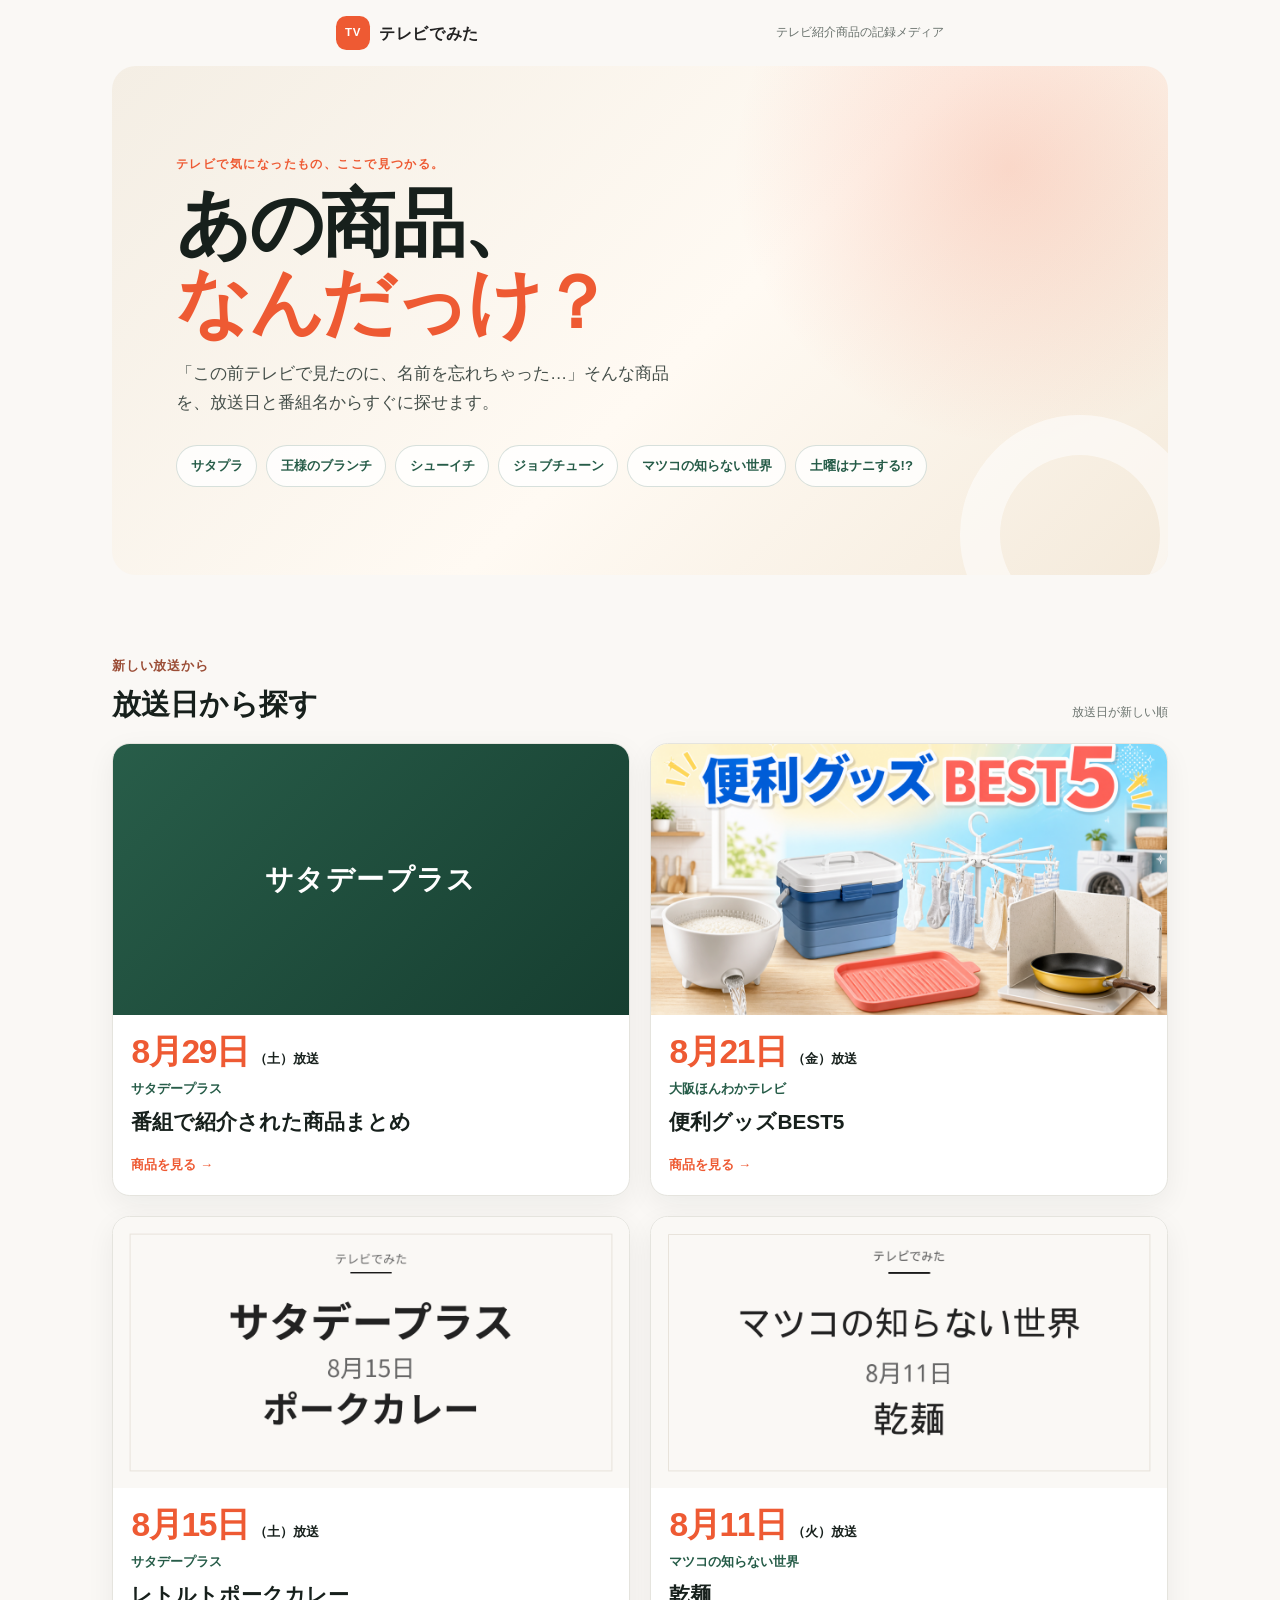
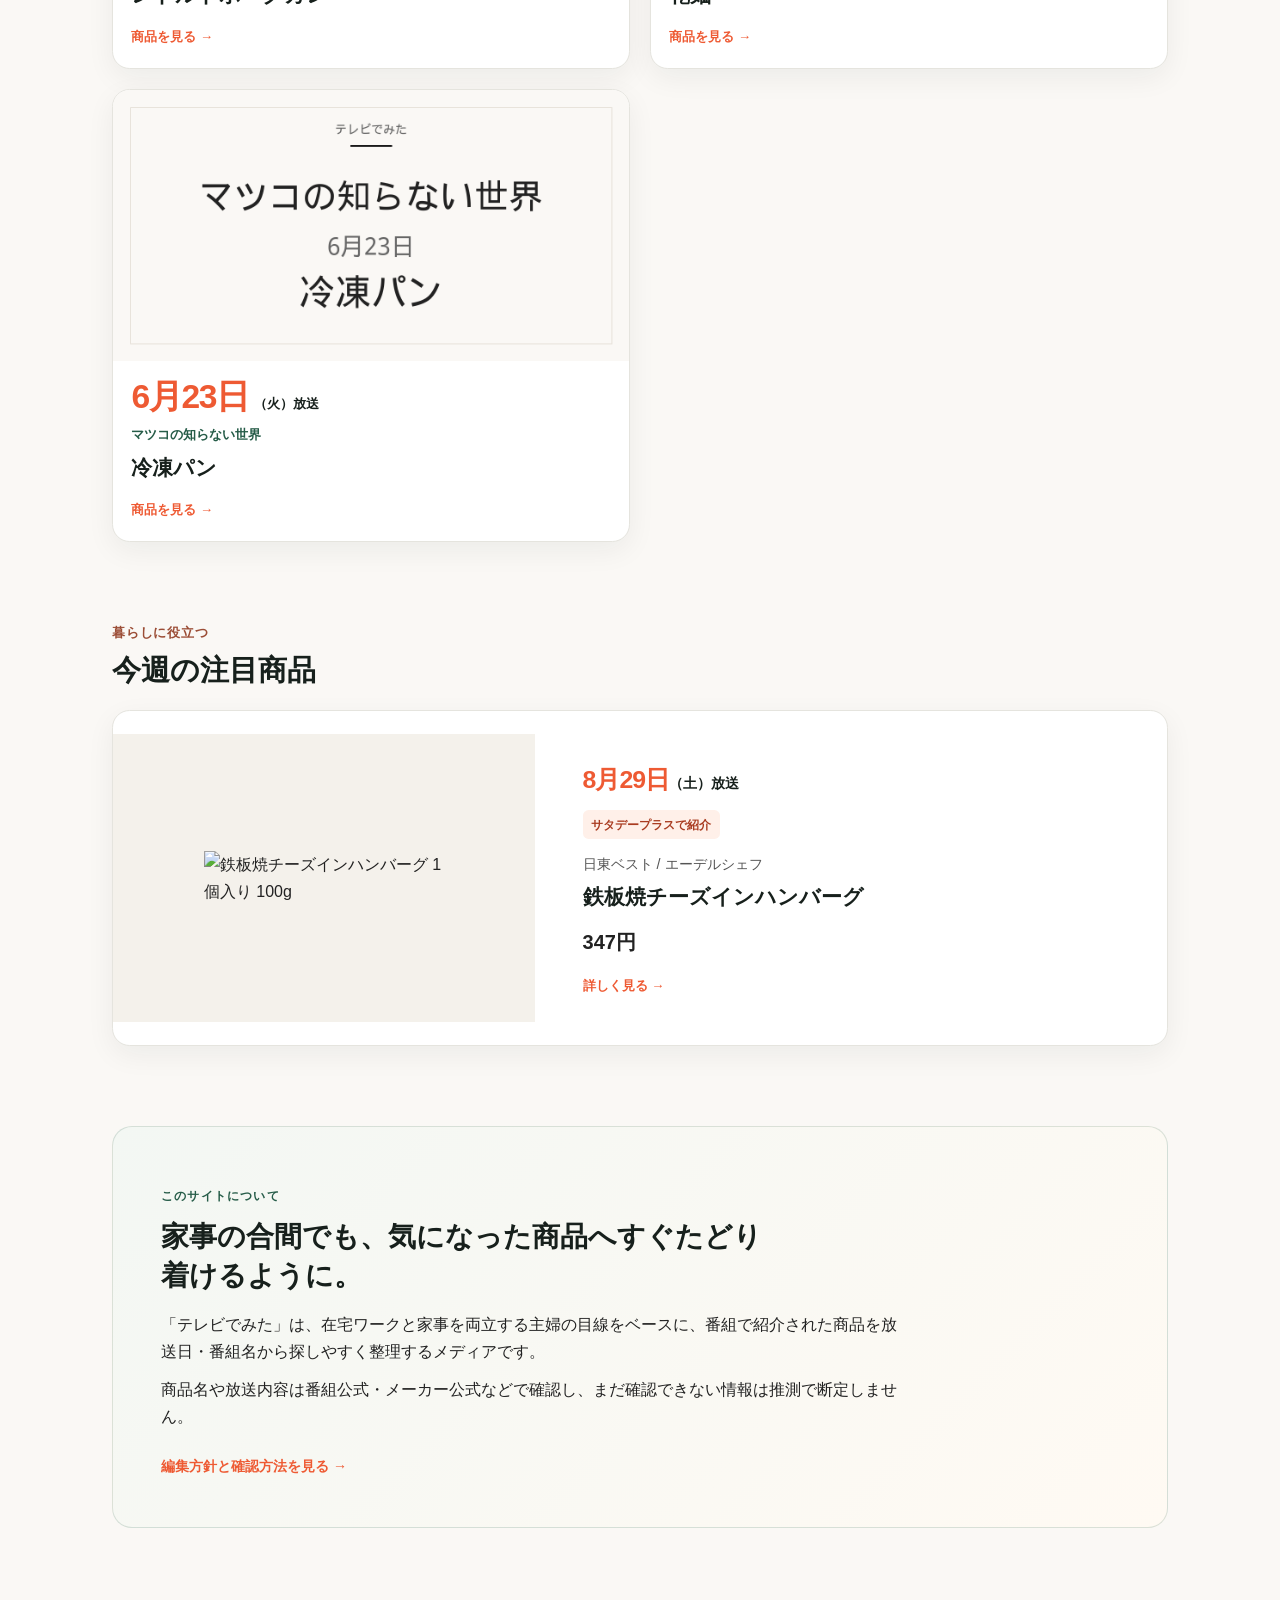
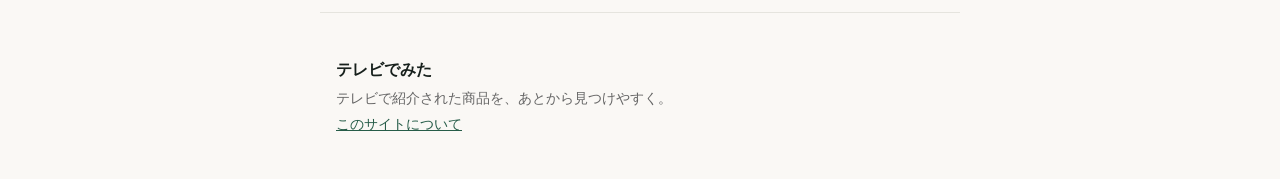
==== commit 8ad0e0a1: "Merge main into 土曜はナニする page update" ====
--- a/site/index.html
+++ b/site/index.html
@@ -71,6 +71,39 @@
             </div>
           </a>
         </article>
+        <article class="home-card">
+          <a href="./2026-08-15/">
+            <img src="./og/2026-08-15-pork-curry.png" width="1200" height="630" alt="サタデープラス 8月15日 ポークカレー">
+            <div class="home-card-body">
+              <p class="broadcast-date"><time datetime="2026-08-15"><strong>8月15日</strong><span>（土）放送</span></time></p>
+              <p class="home-card-program">サタデープラス</p>
+              <h3>レトルトポークカレー</h3>
+              <p class="home-card-link">商品を見る <span aria-hidden="true">→</span></p>
+            </div>
+          </a>
+        </article>
+        <article class="home-card">
+          <a href="./2026-08-11/">
+            <img src="./og/2026-08-11-dried-noodles.png" width="1200" height="630" alt="マツコの知らない世界 8月11日 乾麺">
+            <div class="home-card-body">
+              <p class="broadcast-date"><time datetime="2026-08-11"><strong>8月11日</strong><span>（火）放送</span></time></p>
+              <p class="home-card-program">マツコの知らない世界</p>
+              <h3>乾麺</h3>
+              <p class="home-card-link">商品を見る <span aria-hidden="true">→</span></p>
+            </div>
+          </a>
+        </article>
+        <article class="home-card">
+          <a href="./2026-06-23/">
+            <img src="./og/2026-06-23-frozen-bread.png" width="1200" height="630" alt="マツコの知らない世界 6月23日 冷凍パン">
+            <div class="home-card-body">
+              <p class="broadcast-date"><time datetime="2026-06-23"><strong>6月23日</strong><span>（火）放送</span></time></p>
+              <p class="home-card-program">マツコの知らない世界</p>
+              <h3>冷凍パン</h3>
+              <p class="home-card-link">商品を見る <span aria-hidden="true">→</span></p>
+            </div>
+          </a>
+        </article>
       </div>
     </section>
 
@@ -95,10 +128,19 @@
         </a>
       </article>
     </section>
+
+    <section class="editorial-profile" aria-labelledby="profile-heading">
+      <p class="profile-label">このサイトについて</p>
+      <h2 id="profile-heading">家事の合間でも、気になった商品へすぐたどり着けるように。</h2>
+      <p>「テレビでみた」は、在宅ワークと家事を両立する主婦の目線をベースに、番組で紹介された商品を放送日・番組名から探しやすく整理するメディアです。</p>
+      <p>商品名や放送内容は番組公式・メーカー公式などで確認し、まだ確認できない情報は推測で断定しません。</p>
+      <a class="profile-link" href="./about/">編集方針と確認方法を見る <span aria-hidden="true">→</span></a>
+    </section>
   </main>
   <footer class="site-footer">
     <p class="footer-brand">テレビでみた</p>
     <p>テレビで紹介された商品を、あとから見つけやすく。</p>
+    <p><a href="./about/">このサイトについて</a></p>
   </footer>
 </body>
 </html>
--- a/site/styles.css
+++ b/site/styles.css
@@ -486,6 +486,85 @@
   font-weight: 800;
 }
 
+.editorial-profile {
+  margin-top: clamp(2.75rem, 7vw, 5rem);
+  padding: clamp(1.5rem, 5vw, 3rem);
+  border: 1px solid rgba(38, 92, 72, 0.16);
+  border-radius: 1.25rem;
+  background: linear-gradient(135deg, #f3f7f3, #fffaf3);
+}
+
+.profile-label {
+  margin: 0 0 0.5rem;
+  color: var(--green);
+  font-size: 0.75rem;
+  font-weight: 800;
+  letter-spacing: 0.1em;
+}
+
+.editorial-profile h2 {
+  max-width: 22em;
+  margin: 0 0 1rem;
+  color: var(--ink);
+  font-size: clamp(1.3rem, 3vw, 1.75rem);
+  line-height: 1.4;
+}
+
+.editorial-profile p {
+  max-width: 46rem;
+  margin: 0.65rem 0;
+}
+
+.profile-link {
+  display: inline-block;
+  margin-top: 0.9rem;
+  color: var(--accent);
+  font-size: 0.88rem;
+  font-weight: 800;
+  text-decoration: none;
+}
+
+.about-main {
+  max-width: 52rem;
+}
+
+.about-article {
+  padding: clamp(1.5rem, 5vw, 3rem);
+  border: 1px solid var(--line);
+  border-radius: 1.25rem;
+  background: var(--paper);
+  box-shadow: 0 0.55rem 1.8rem rgba(23, 32, 28, 0.06);
+}
+
+.about-article h1 {
+  margin-top: 0;
+  font-size: clamp(2rem, 6vw, 3.2rem);
+  line-height: 1.15;
+}
+
+.about-lead {
+  color: var(--green);
+  font-size: clamp(1.05rem, 2.5vw, 1.25rem);
+  font-weight: 700;
+}
+
+.about-article section {
+  margin-top: 2.25rem;
+}
+
+.about-article h2 {
+  color: var(--ink);
+  font-size: clamp(1.2rem, 3vw, 1.5rem);
+}
+
+.about-article li + li {
+  margin-top: 0.55rem;
+}
+
+.site-footer a {
+  color: var(--green);
+}
+
 .site-footer {
   margin-top: 4rem;
   padding-top: 2.5rem;
@@ -588,6 +667,11 @@
 }
 .program-hero--doyounani {
   background: radial-gradient(circle at 88% 16%, rgba(244, 188, 71, .25), transparent 28%), linear-gradient(135deg, #fff1e5, #fffaf4 55%, #edf7ee);
+}
+.program-hero--matsuko {
+  background:
+    radial-gradient(circle at 88% 16%, rgba(180, 92, 140, .14), transparent 26%),
+    linear-gradient(135deg, #fff0e5, #fffaf5 52%, #f6eaf3);
 }
 .next-date, .next-time, .program-feature, .program-guests, .program-hero-note { margin: 0; }
 .next-date time { display: flex; align-items: baseline; gap: .35rem; }
@@ -602,6 +686,7 @@
 .program-section { margin-top: clamp(2.5rem, 7vw, 4.5rem); }
 .program-section > h2 { margin: 0 0 .9rem; color: var(--ink); font-size: clamp(1.3rem, 3vw, 1.75rem); line-height: 1.4; }
 .program-latest-card { max-width: 40rem; margin-top: 0; }
+.program-latest-list { display: grid; gap: 1.25rem; }
 .card-summary { margin: .65rem 0 0; color: var(--muted); font-size: .9rem; }
 .program-guide { max-width: 48rem; padding: clamp(1.4rem, 4vw, 2.2rem); border: 1px solid var(--line); border-radius: 1.1rem; background: var(--paper); }
 .program-guide p:not(.section-kicker) { margin: .8rem 0 0; color: #46504b; }
